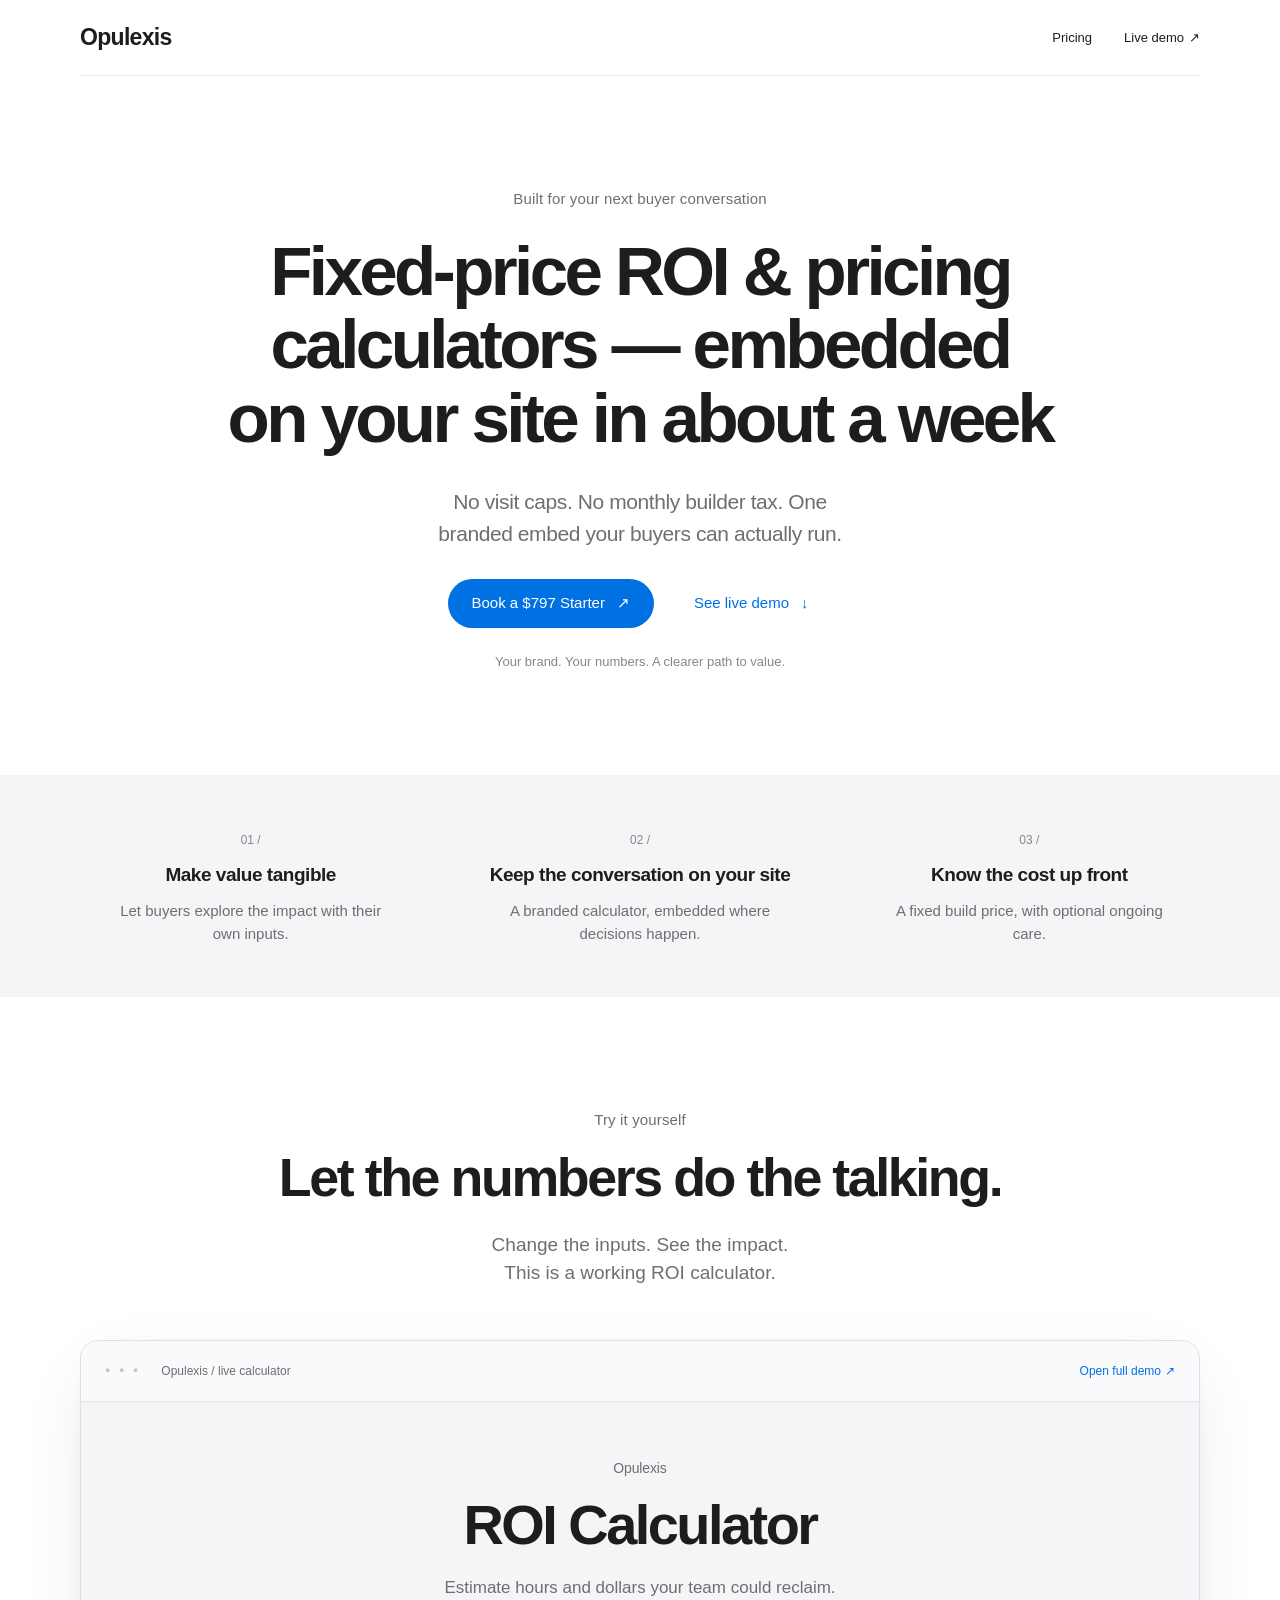
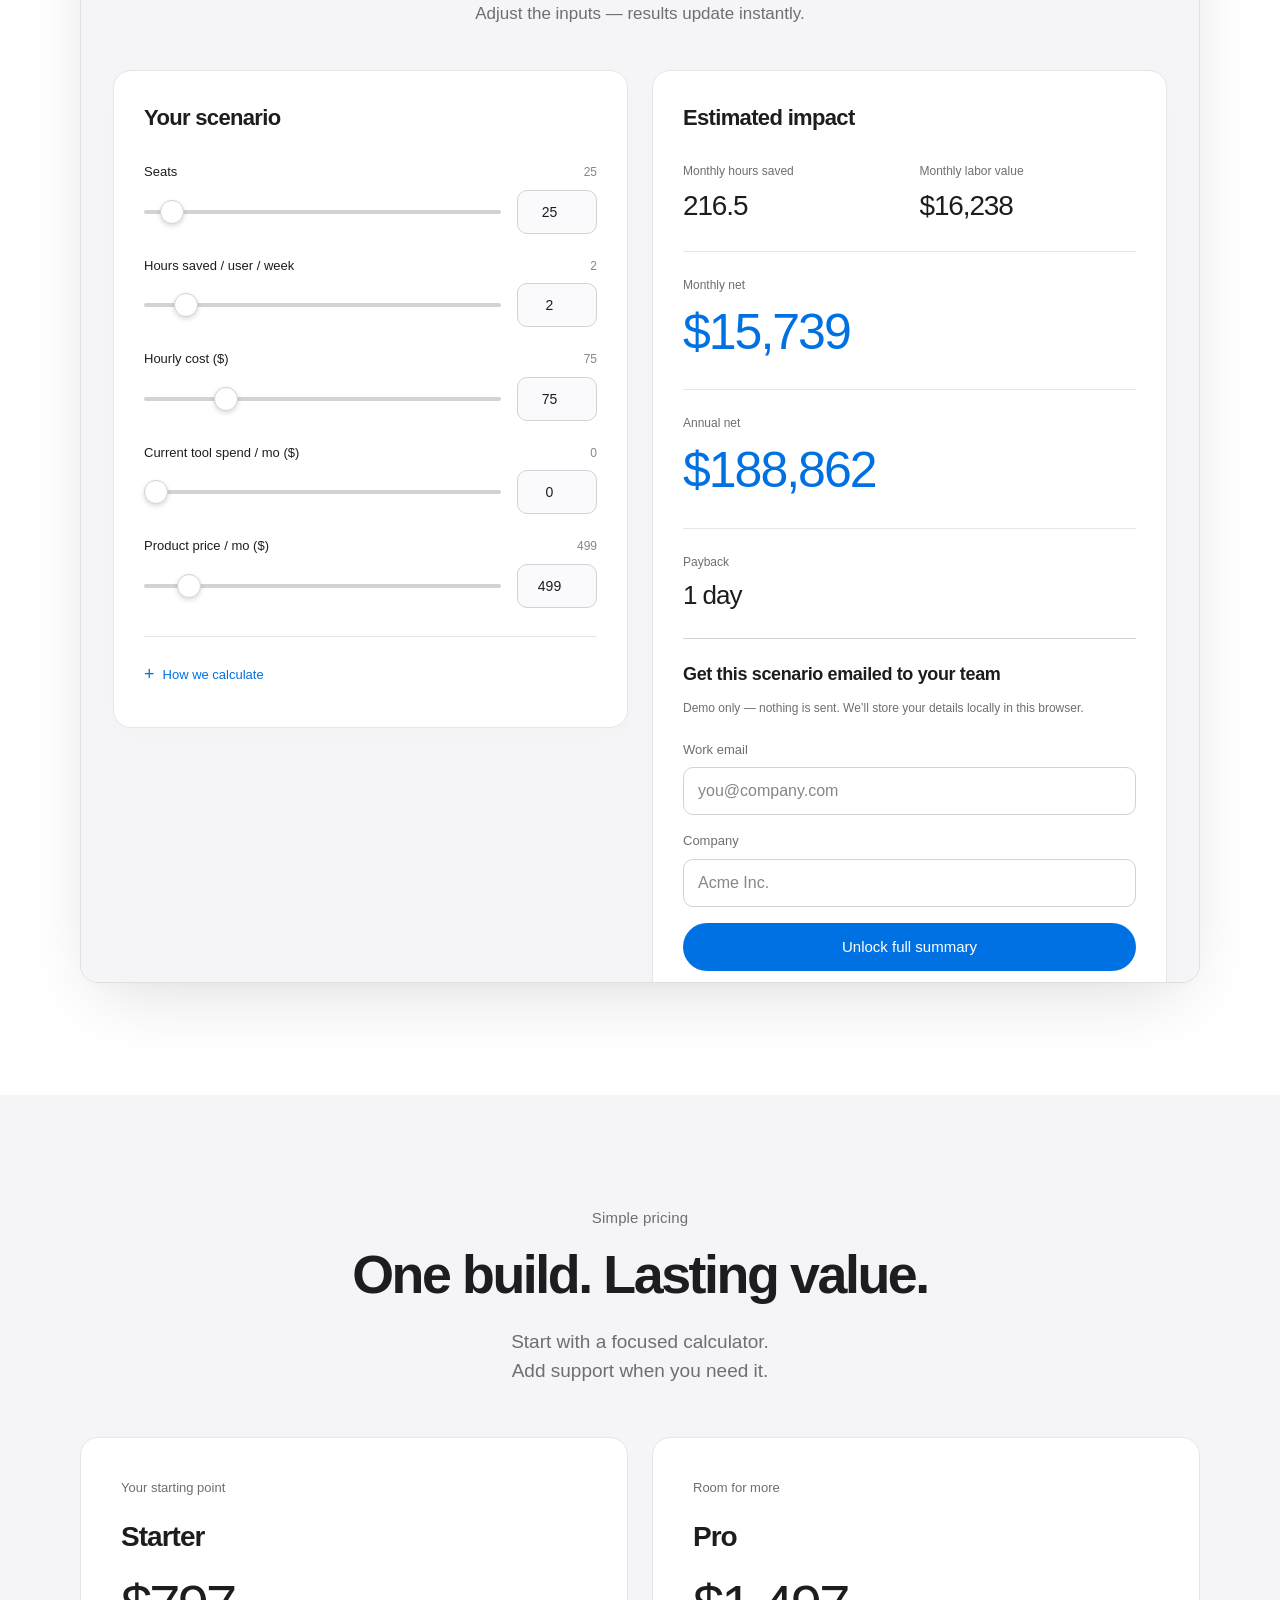
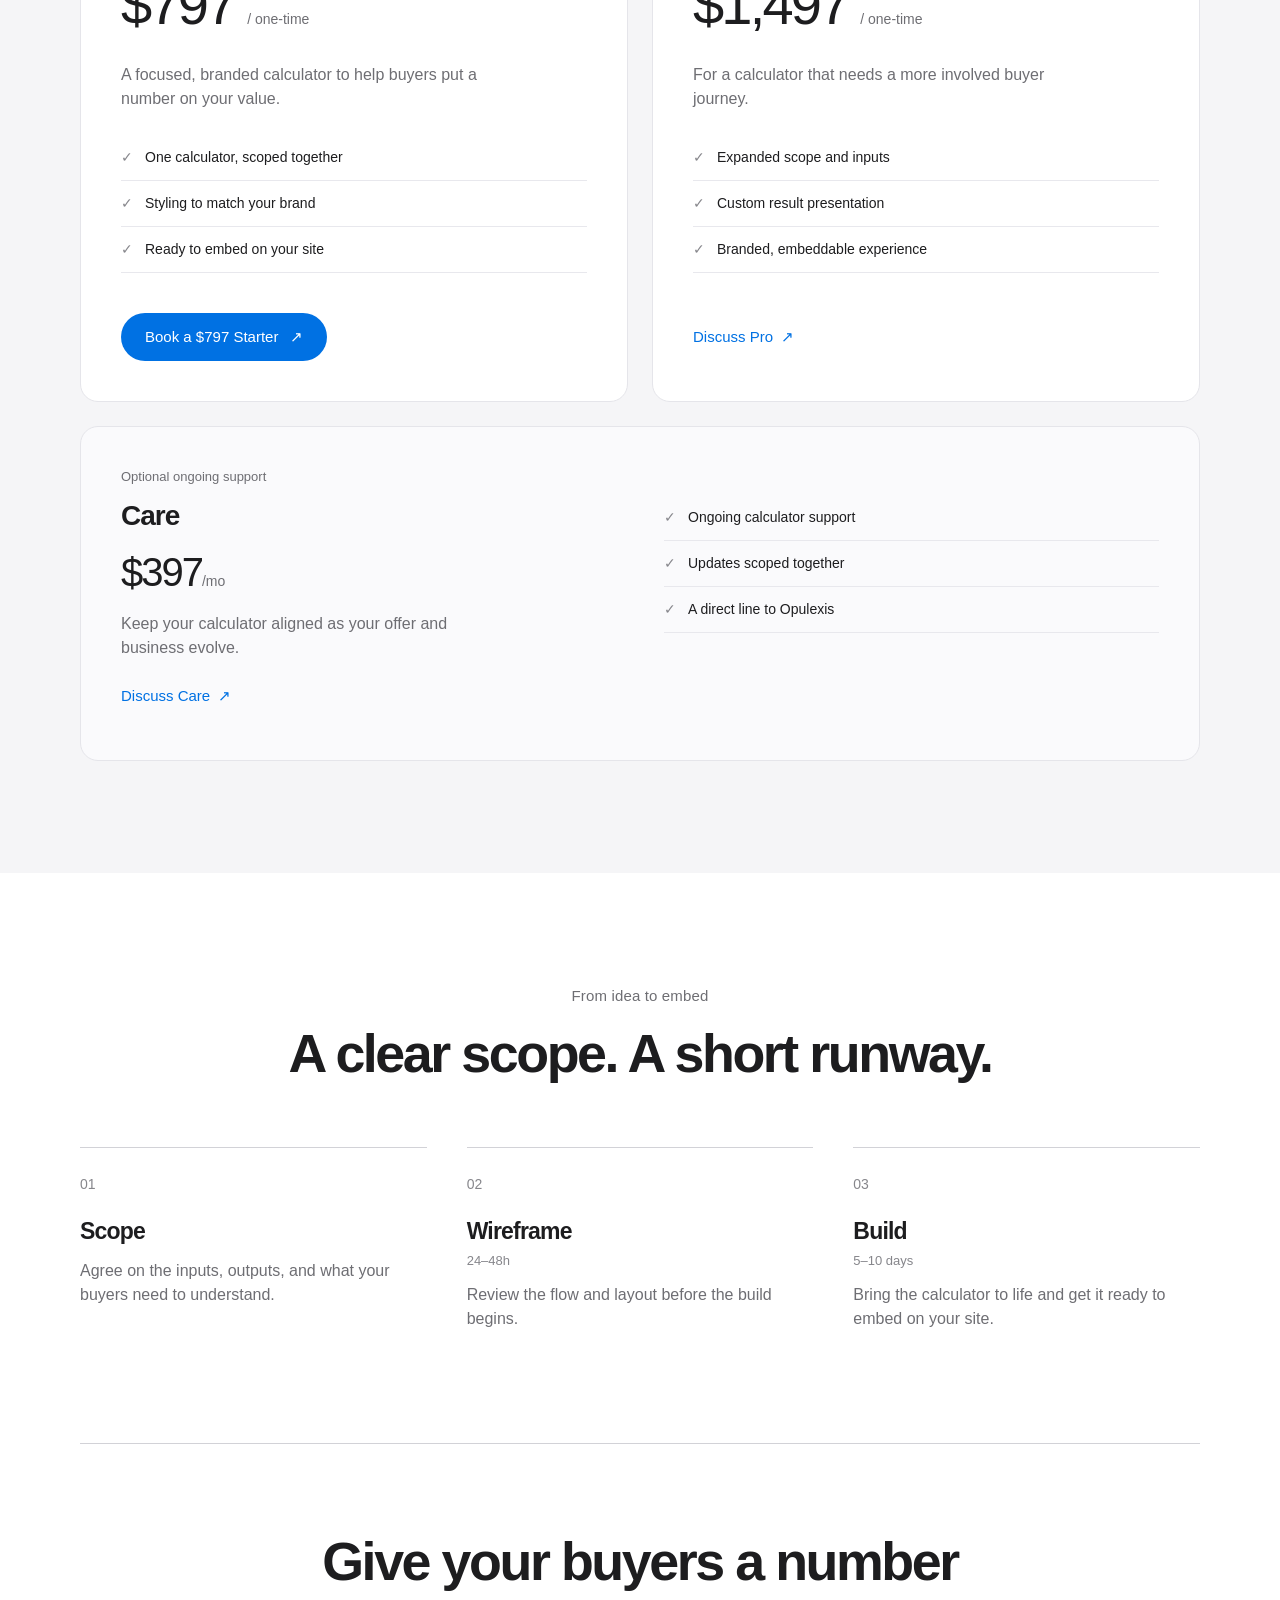
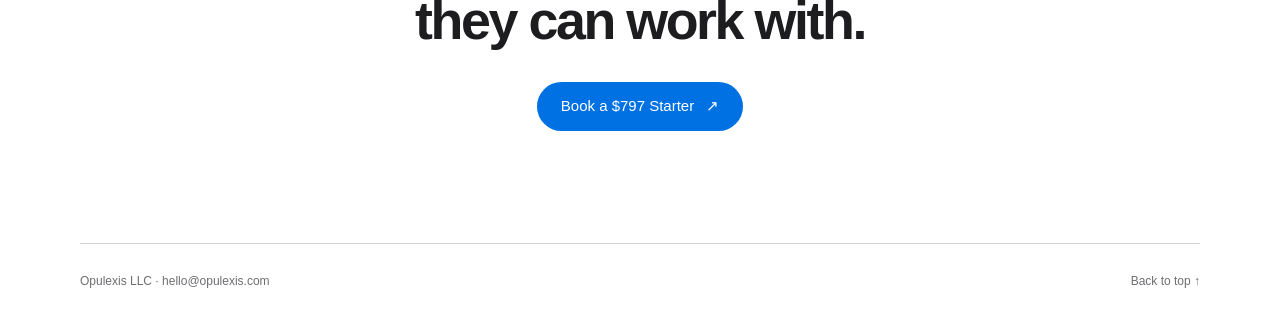
==== index.html @ 69cd789e "Initial Path A Opulexis calculators site Static landing + ROI calculator with Apple-style UI and qui" ====
<!DOCTYPE html>
<html lang="en">
<head>
  <meta charset="UTF-8">
  <meta name="viewport" content="width=device-width, initial-scale=1">
  <meta name="description" content="Fixed-price ROI and pricing calculators, branded for your business and embedded on your site in about a week. Starter from $797.">
  <meta name="theme-color" content="#f5f5f7">
  <title>Opulexis — Fixed-price ROI &amp; pricing calculators</title>
  <link rel="stylesheet" href="./landing.css">
  <link rel="stylesheet" href="./motion.css">
</head>
<body>
  <a class="skip-link" href="#main">Skip to content</a>
  <header class="site-header container">
    <a class="brand" href="./" aria-label="Opulexis home"><span class="brand-mark" aria-hidden="true">o</span>Opulexis</a>
    <nav aria-label="Main navigation">
      <a href="#pricing">Pricing</a>
      <a href="#demo">Live demo <span aria-hidden="true">↗</span></a>
    </nav>
  </header>

  <main id="main">
    <section class="hero container" aria-labelledby="hero-title">
      <p class="eyebrow"><span class="status-dot" aria-hidden="true"></span> Built for your next buyer conversation</p>
      <h1 id="hero-title">Fixed-price ROI &amp; pricing calculators — embedded on your site in about a week</h1>
      <p class="hero-description">No visit caps. No monthly builder tax. One branded embed your buyers can actually run.</p>
      <div class="actions">
        <a class="button button-primary" href="mailto:hello@opulexis.com?subject=Starter%20797">Book a $797 Starter <span aria-hidden="true">↗</span></a>
        <a class="button button-secondary" href="#demo">See live demo <span aria-hidden="true">↓</span></a>
      </div>
      <p class="hero-note">Your brand. Your numbers. A clearer path to value.</p>
    </section>

    <section class="value-strip" aria-label="Why a calculator">
      <div class="container value-grid">
        <div><span class="small-number">01 /</span><h2>Make value tangible</h2><p>Let buyers explore the impact with their own inputs.</p></div>
        <div><span class="small-number">02 /</span><h2>Keep the conversation on your site</h2><p>A branded calculator, embedded where decisions happen.</p></div>
        <div><span class="small-number">03 /</span><h2>Know the cost up front</h2><p>A fixed build price, with optional ongoing care.</p></div>
      </div>
    </section>

    <section id="demo" class="section container" aria-labelledby="demo-title">
      <div class="section-heading"><div><p class="eyebrow">Try it yourself</p><h2 id="demo-title">Let the numbers do the talking.</h2></div><p>Change the inputs. See the impact.<br>This is a working ROI calculator.</p></div>
      <div class="demo-frame">
        <div class="frame-bar"><span class="frame-dots" aria-hidden="true">● ● ●</span><span>Opulexis / live calculator</span><a href="./calculator/" target="_blank" rel="noopener">Open full demo <span aria-hidden="true">↗</span></a></div>
        <iframe src="./calculator/" title="Opulexis interactive ROI calculator" loading="lazy"></iframe>
      </div>
    </section>

    <section id="pricing" class="section pricing-section" aria-labelledby="pricing-title">
      <div class="container">
        <div class="section-heading"><div><p class="eyebrow">Simple pricing</p><h2 id="pricing-title">One build. Lasting value.</h2></div><p>Start with a focused calculator.<br>Add support when you need it.</p></div>
        <div class="pricing-grid">
          <article class="price-card featured"><p class="card-label">Your starting point</p><h3>Starter</h3><p class="price">$797 <span>/ one-time</span></p><p>A focused, branded calculator to help buyers put a number on your value.</p><ul><li>One calculator, scoped together</li><li>Styling to match your brand</li><li>Ready to embed on your site</li></ul><a class="button button-primary" href="mailto:hello@opulexis.com?subject=Starter%20797">Book a $797 Starter <span aria-hidden="true">↗</span></a></article>
          <article class="price-card"><p class="card-label">Room for more</p><h3>Pro</h3><p class="price">$1,497 <span>/ one-time</span></p><p>For a calculator that needs a more involved buyer journey.</p><ul><li>Expanded scope and inputs</li><li>Custom result presentation</li><li>Branded, embeddable experience</li></ul><a class="text-link" href="mailto:hello@opulexis.com?subject=Pro%20calculator">Discuss Pro <span aria-hidden="true">↗</span></a></article>
          <article class="price-card"><p class="card-label">Optional ongoing support</p><h3>Care</h3><p class="price">$397<span>/mo</span></p><p>Keep your calculator aligned as your offer and business evolve.</p><ul><li>Ongoing calculator support</li><li>Updates scoped together</li><li>A direct line to Opulexis</li></ul><a class="text-link" href="mailto:hello@opulexis.com?subject=Calculator%20Care">Discuss Care <span aria-hidden="true">↗</span></a></article>
        </div>
      </div>
    </section>

    <section class="section container" aria-labelledby="process-title">
      <div class="section-heading"><div><p class="eyebrow">From idea to embed</p><h2 id="process-title">A clear scope. A short runway.</h2></div></div>
      <ol class="process"><li><span class="step">01</span><h3>Scope</h3><p>Agree on the inputs, outputs, and what your buyers need to understand.</p></li><li><span class="step">02</span><h3>Wireframe <span>24–48h</span></h3><p>Review the flow and layout before the build begins.</p></li><li><span class="step">03</span><h3>Build <span>5–10 days</span></h3><p>Bring the calculator to life and get it ready to embed on your site.</p></li></ol>
      <div class="closing"><h2>Give your buyers a number<br>they can work with.</h2><a class="button button-primary" href="mailto:hello@opulexis.com?subject=Starter%20797">Book a $797 Starter <span aria-hidden="true">↗</span></a></div>
    </section>
  </main>
  <footer class="site-footer container"><p>Opulexis LLC · <a href="mailto:hello@opulexis.com">hello@opulexis.com</a></p><a href="#main">Back to top ↑</a></footer>
  <script src="./motion.js" defer></script>
</body>
</html>
---- landing.css ----
:root{color-scheme:light;--ink:#1d1d1f;--muted:#6e6e73;--secondary:#86868b;--line:#d2d2d7;--bg:#f5f5f7;--blue:#0071e3;font-family:-apple-system,BlinkMacSystemFont,"SF Pro Text","SF Pro Display",Inter,"Helvetica Neue",Helvetica,Arial,sans-serif}
*,*::before,*::after{box-sizing:border-box}html{scroll-behavior:smooth;scroll-padding-top:32px}body{margin:0;background:#fff;color:var(--ink);font-family:inherit;line-height:1.5;-webkit-font-smoothing:antialiased}a{color:inherit;text-underline-offset:4px}a:focus-visible{outline:3px solid var(--blue);outline-offset:5px}.container{width:min(1120px,calc(100% - 80px));margin-inline:auto}.skip-link{position:absolute;top:-100px;left:16px;padding:12px;background:#fff;z-index:10}.skip-link:focus{top:12px}.site-header{min-height:76px;display:flex;align-items:center;justify-content:space-between;gap:24px;border-bottom:1px solid #d2d2d770}.brand{display:flex;align-items:center;text-decoration:none;font-size:23px;font-weight:600;letter-spacing:-.7px}.brand-mark{display:none}nav{display:flex;gap:32px;font-size:13px}nav a{text-decoration:none;min-height:44px;display:inline-flex;align-items:center;gap:5px}nav a:hover{color:var(--blue)}.hero{text-align:center;padding-block:112px 104px}.eyebrow{font-size:15px;font-weight:500;letter-spacing:.01em;margin:0 0 24px;color:var(--muted)}.status-dot{display:none}h1{max-width:1020px;margin:0 auto;font-size:clamp(42px,5.4vw,72px);line-height:1.07;letter-spacing:-.052em;font-weight:600;text-wrap:balance}.hero-description{max-width:640px;margin:30px auto;font-size:21px;line-height:1.5;letter-spacing:-.02em;color:var(--muted);text-wrap:balance}.actions{display:flex;justify-content:center;align-items:center;flex-wrap:wrap;gap:16px}.button{display:inline-flex;align-items:center;justify-content:center;gap:12px;min-height:48px;padding:13px 24px;border-radius:980px;text-decoration:none;font-size:15px;font-weight:400;transition:background .2s,opacity .2s}.button-primary{background:var(--blue);color:white}.button-primary:hover{background:#0077ed}.button-secondary{color:var(--blue)}.button-secondary:hover{background:#f5f5f7}.hero-note{font-size:13px;color:var(--secondary);margin:24px 0 0}.value-strip{background:var(--bg)}.value-grid{display:grid;grid-template-columns:repeat(3,1fr);gap:48px;padding-block:52px;text-align:center}.small-number{font-size:12px;color:var(--secondary)}.value-grid h2{font-size:19px;line-height:1.3;letter-spacing:-.025em;font-weight:600;margin:12px 0}.value-grid p{font-size:15px;color:var(--muted);margin:0 auto;max-width:280px}.section{padding-block:112px}.section-heading{text-align:center;margin:0 auto 52px;max-width:760px}.section-heading .eyebrow{margin-bottom:16px}h2{font-size:clamp(34px,4.2vw,54px);font-weight:600;letter-spacing:-.045em;line-height:1.1;margin:0;text-wrap:balance}.section-heading>p{font-size:19px;color:var(--muted);margin:24px 0 0;line-height:1.5}.demo-frame{border:1px solid #dedee3;border-radius:18px;overflow:hidden;background:var(--bg);box-shadow:0 24px 70px -20px #00000026,0 2px 8px #00000004}.frame-bar{display:flex;align-items:center;gap:20px;padding:18px 24px;border-bottom:1px solid #e5e5ea;font-size:12px;color:var(--muted);background:#fafafc}.frame-dots{font-size:9px;letter-spacing:3px;color:#c7c7cc}.frame-bar a{margin-left:auto;text-decoration:none;color:var(--blue);min-height:24px;display:inline-flex;align-items:center;gap:4px}iframe{display:block;width:100%;height:1180px;border:0;background:var(--bg)}.pricing-section{background:var(--bg)}.pricing-grid{display:grid;grid-template-columns:repeat(2,minmax(0,1fr));gap:24px}.price-card{background:#fff;border:1px solid #e5e5ea;border-radius:18px;padding:40px;display:flex;flex-direction:column;min-width:0}.card-label{font-size:13px;color:var(--muted);margin:0 0 22px}h3{font-size:28px;line-height:1.2;font-weight:600;letter-spacing:-.035em;margin:0}.price{font-size:56px;font-weight:500;letter-spacing:-.05em;line-height:1.2;margin:18px 0 24px}.price span{font-size:14px;font-weight:400;color:var(--muted);letter-spacing:0;white-space:nowrap}.price-card>p:not(.price,.card-label){font-size:16px;color:var(--muted);margin:0;max-width:360px}.price-card ul{list-style:none;padding:24px 0;margin:0 0 16px;font-size:14px}.price-card li{padding:12px 0;border-bottom:1px solid #e8e8ed}.price-card li::before{content:'✓';color:var(--secondary);margin-right:12px}.price-card .button,.price-card .text-link{margin-top:auto;align-self:start}.text-link{display:inline-flex;align-items:center;gap:8px;min-height:48px;color:var(--blue);text-decoration:none;font-size:15px}.text-link:hover{text-decoration:underline}.price-card:last-child{grid-column:1/-1;display:grid;grid-template-columns:1fr 1fr;column-gap:48px;background:#fafafc}.price-card:last-child .card-label{grid-column:1;margin-bottom:12px}.price-card:last-child h3{grid-column:1}.price-card:last-child .price{grid-column:1;font-size:40px;margin:16px 0}.price-card:last-child>p:not(.price,.card-label){grid-column:1}.price-card:last-child ul{grid-column:2;grid-row:1/5;margin:0;padding:0;align-self:center}.price-card:last-child .text-link{grid-column:1;margin-top:12px}.process{display:grid;grid-template-columns:repeat(3,1fr);gap:40px;list-style:none;padding:0;margin:64px 0 112px}.process li{border-top:1px solid var(--line);padding-top:24px}.step{font-size:14px;color:var(--secondary)}.process h3{font-size:23px;margin:22px 0 14px}.process h3 span{display:block;font-size:13px;color:var(--secondary);font-weight:400;letter-spacing:0;margin-top:8px}.process p{font-size:16px;color:var(--muted);margin:0}.closing{border-top:1px solid var(--line);padding-top:88px;text-align:center}.closing h2{margin-bottom:32px}.site-footer{display:flex;justify-content:space-between;gap:20px;padding-block:28px;border-top:1px solid var(--line);font-size:12px;color:var(--muted)}.site-footer p{margin:0}.site-footer a{text-decoration:none}
@media(max-width:760px){.container{width:calc(100% - 40px)}.site-header{min-height:68px}.brand{font-size:21px}nav{gap:18px;font-size:12px}.hero{padding-block:72px}.hero .eyebrow{font-size:12px}.hero-description{font-size:19px;margin-block:26px}.hero .button{font-size:14px}.value-grid{grid-template-columns:1fr;gap:36px;padding-block:44px}.section{padding-block:72px}.section-heading{margin-bottom:32px}.section-heading>p{font-size:17px}.frame-bar{padding:12px;font-size:10px;gap:8px}.frame-dots{display:none}.frame-bar a{min-height:32px;white-space:nowrap}iframe{height:1960px}.pricing-grid{grid-template-columns:1fr;gap:16px}.price-card{padding:30px 26px}.price-card:last-child{display:flex;gap:0}.price-card:last-child ul{padding-top:24px}.price-card:last-child .text-link{margin-top:16px}.price{font-size:48px}.process{grid-template-columns:1fr;gap:32px;margin:40px 0 72px}.process h3 span{display:inline;margin-left:8px}.closing{padding-top:64px}.site-footer{flex-direction:column;gap:12px}}
@media(prefers-reduced-motion:reduce){html{scroll-behavior:auto}*{transition:none!important}}
---- motion.css ----
/* Quiet, shared motion. Content is visible until the observer is ready. */
a:focus-visible, input:focus-visible, button:focus-visible, summary:focus-visible {
  outline: 3px solid #0071e3;
  outline-offset: 4px;
}
.button, .primary {
  transition: background-color 180ms ease, opacity 180ms ease, transform 160ms ease;
}
.button:active, .primary:active { transform: scale(.98); }
.price-card, .panel {
  transition: transform 240ms ease, box-shadow 240ms ease;
}
.num, #lead-form input {
  transition: border-color 180ms ease, background-color 180ms ease, box-shadow 180ms ease;
}
.num:focus, #lead-form input:focus { border-color: #0071e3; }
.footer a, .lead-success a { color: var(--accent); text-underline-offset: 3px; }
.footer p + p { margin-top: 8px; }
@media (hover: hover) and (pointer: fine) {
  .button:hover, .primary:hover { opacity: .94; }
  .price-card:hover, .panel:hover {
    transform: translateY(-2px);
    box-shadow: 0 12px 32px -12px #0000001f;
  }
}
@media (prefers-reduced-motion: no-preference) {
  .reveal-pending { opacity: 0; translate: 0 12px; }
  .reveal-ready { transition: opacity 550ms ease, translate 550ms cubic-bezier(.2,.65,.3,1); }
  .metric-value.is-updating { animation: metric-update 220ms ease-out; }
  input[type=range]::-webkit-slider-thumb {
    transition: box-shadow 180ms ease, border-color 180ms ease, transform 180ms ease;
  }
  input[type=range]::-moz-range-thumb {
    transition: box-shadow 180ms ease, border-color 180ms ease, transform 180ms ease;
  }
  input[type=range]::-webkit-slider-runnable-track { transition: background-color 180ms ease; }
  input[type=range]::-moz-range-track { transition: background-color 180ms ease; }
  input[type=range]:hover::-webkit-slider-thumb,
  input[type=range]:active::-webkit-slider-thumb { border-color: #0071e3; box-shadow: 0 0 0 4px #0071e314; }
  input[type=range]:hover::-moz-range-thumb,
  input[type=range]:active::-moz-range-thumb { border-color: #0071e3; box-shadow: 0 0 0 4px #0071e314; }
  @keyframes metric-update {
    from { opacity: .65; transform: translateY(2px); }
    to { opacity: 1; transform: translateY(0); }
  }
}
@media (prefers-reduced-motion: reduce) {
  html { scroll-behavior: auto; }
  *, *::before, *::after { animation: none !important; transition: none !important; }
  .reveal-pending { opacity: 1; translate: none; }
  .price-card:hover, .panel:hover, .button:active, .primary:active { transform: none; }
}
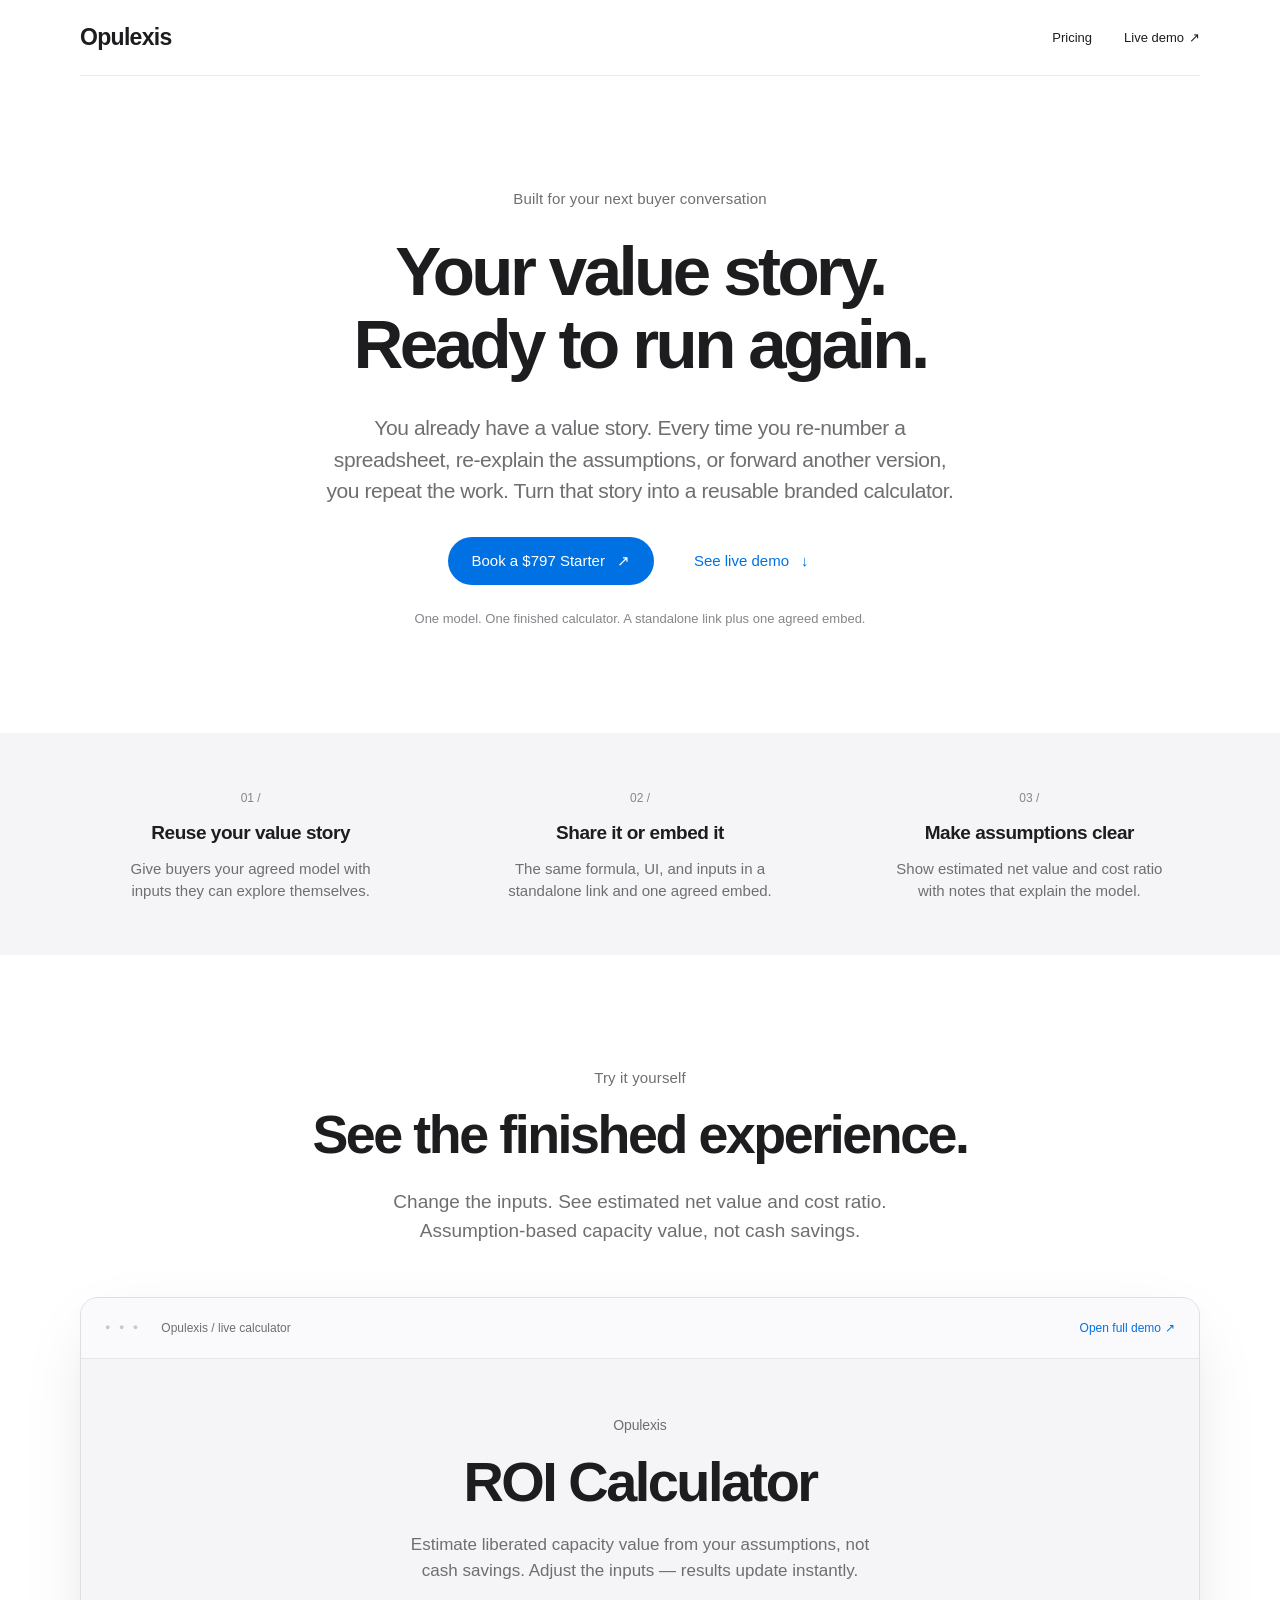
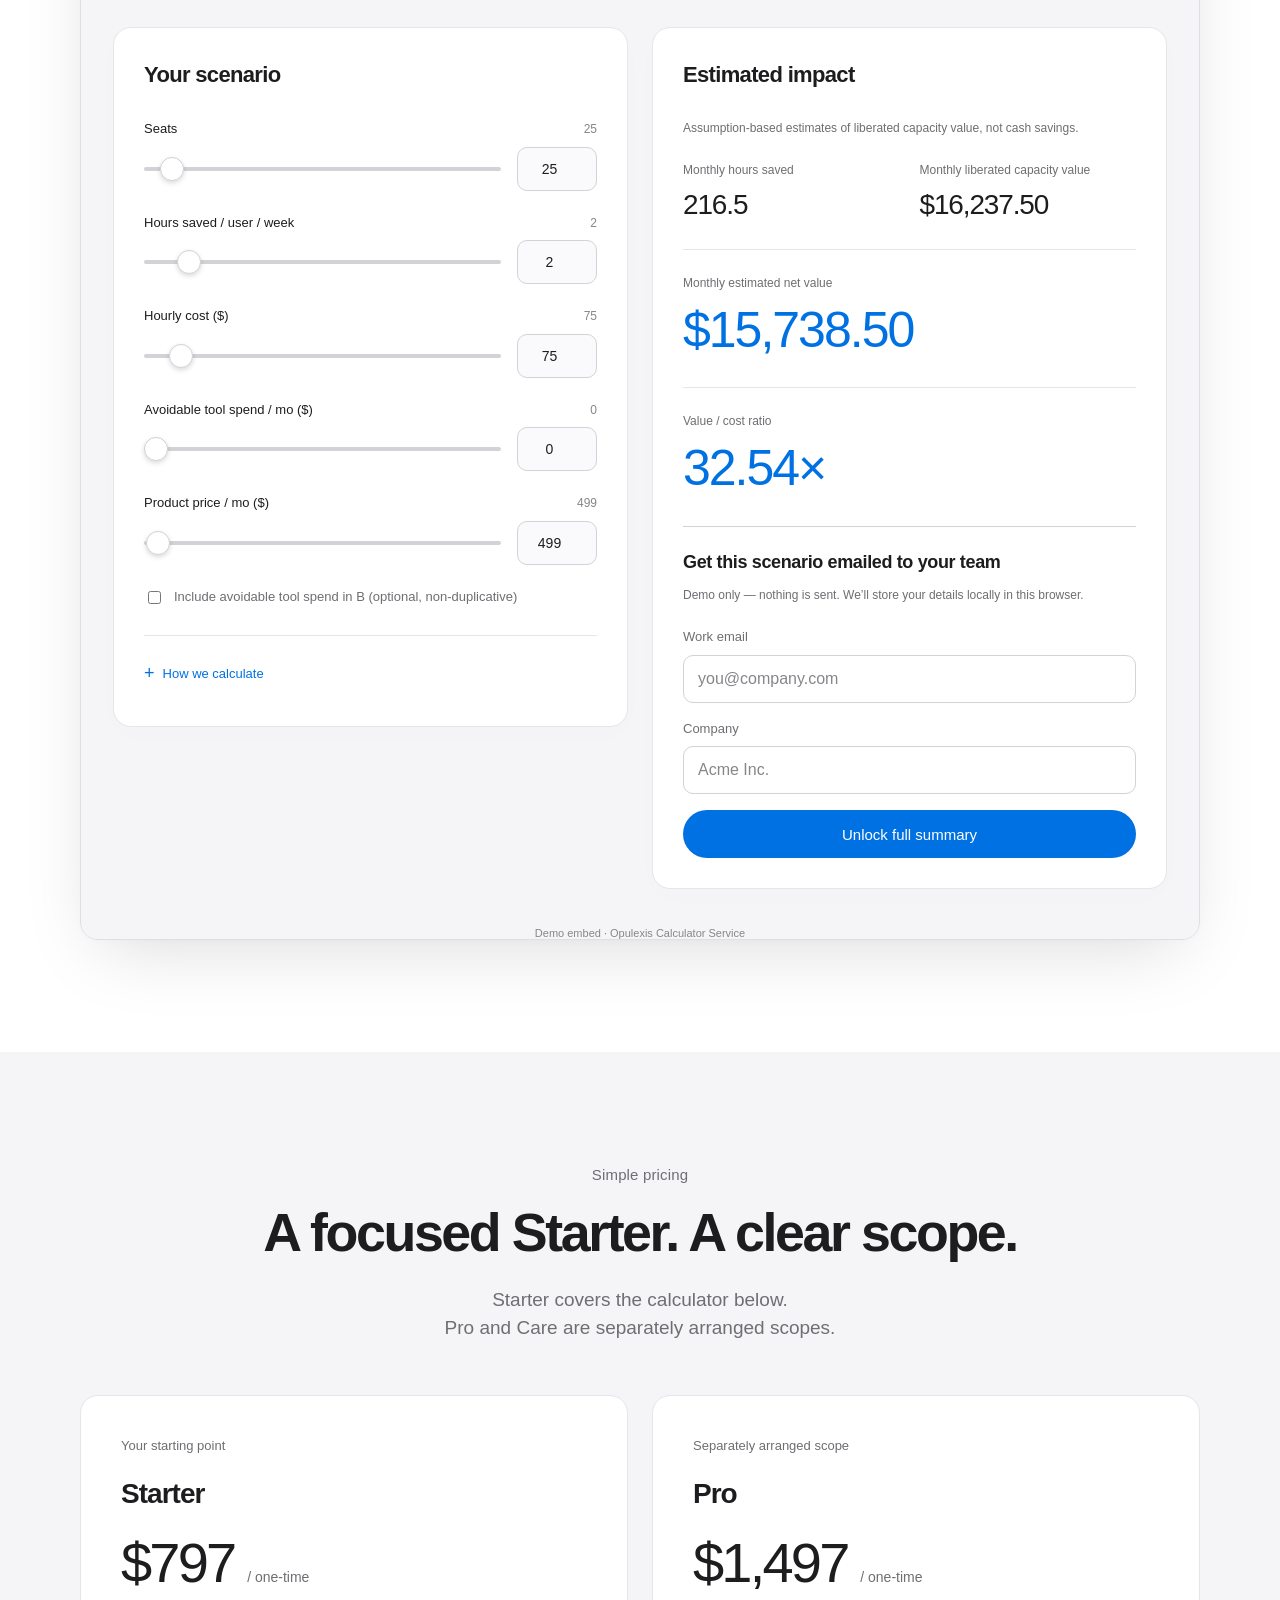
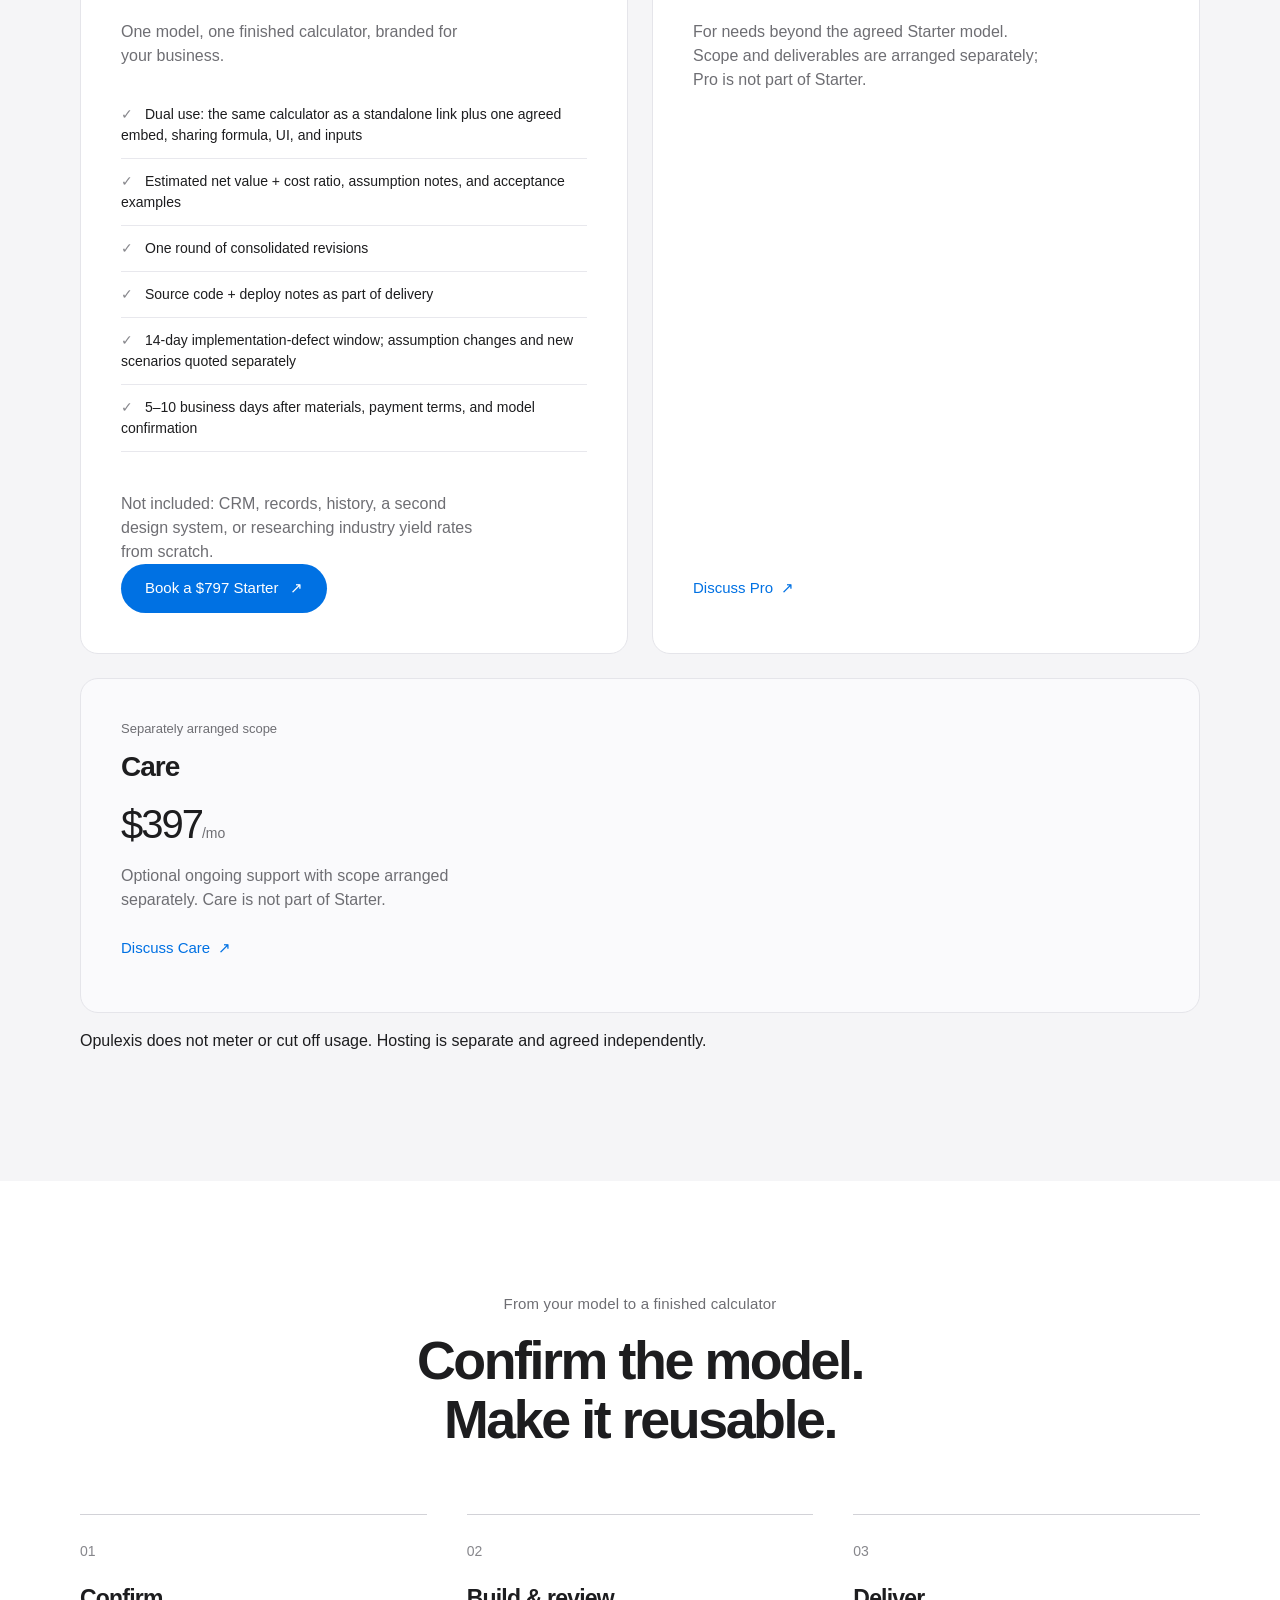
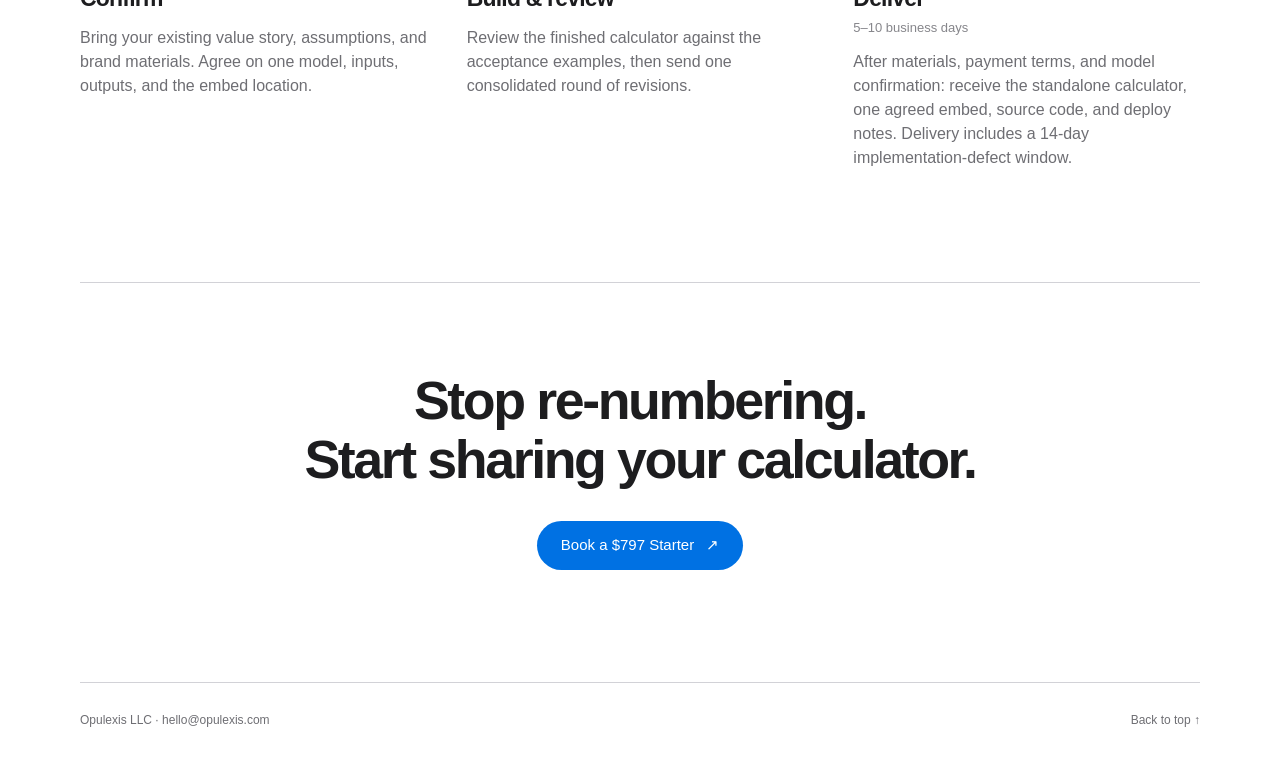
==== commit e614759e: "Path A Starter: net value + cost ratio formula, Starter landing copy Replace payback with assumption" ====
--- a/index.html
+++ b/index.html
@@ -3,7 +3,7 @@
 <head>
   <meta charset="UTF-8">
   <meta name="viewport" content="width=device-width, initial-scale=1">
-  <meta name="description" content="Fixed-price ROI and pricing calculators, branded for your business and embedded on your site in about a week. Starter from $797.">
+  <meta name="description" content="Turn your existing value story into a reusable branded calculator. Starter: one model, one finished calculator for $797, as a standalone link plus one agreed embed.">
   <meta name="theme-color" content="#f5f5f7">
   <title>Opulexis — Fixed-price ROI &amp; pricing calculators</title>
   <link rel="stylesheet" href="./landing.css">
@@ -22,25 +22,25 @@
   <main id="main">
     <section class="hero container" aria-labelledby="hero-title">
       <p class="eyebrow"><span class="status-dot" aria-hidden="true"></span> Built for your next buyer conversation</p>
-      <h1 id="hero-title">Fixed-price ROI &amp; pricing calculators — embedded on your site in about a week</h1>
-      <p class="hero-description">No visit caps. No monthly builder tax. One branded embed your buyers can actually run.</p>
+      <h1 id="hero-title">Your value story. Ready to run again.</h1>
+      <p class="hero-description">You already have a value story. Every time you re-number a spreadsheet, re-explain the assumptions, or forward another version, you repeat the work. Turn that story into a reusable branded calculator.</p>
       <div class="actions">
         <a class="button button-primary" href="mailto:hello@opulexis.com?subject=Starter%20797">Book a $797 Starter <span aria-hidden="true">↗</span></a>
         <a class="button button-secondary" href="#demo">See live demo <span aria-hidden="true">↓</span></a>
       </div>
-      <p class="hero-note">Your brand. Your numbers. A clearer path to value.</p>
+      <p class="hero-note">One model. One finished calculator. A standalone link plus one agreed embed.</p>
     </section>
 
     <section class="value-strip" aria-label="Why a calculator">
       <div class="container value-grid">
-        <div><span class="small-number">01 /</span><h2>Make value tangible</h2><p>Let buyers explore the impact with their own inputs.</p></div>
-        <div><span class="small-number">02 /</span><h2>Keep the conversation on your site</h2><p>A branded calculator, embedded where decisions happen.</p></div>
-        <div><span class="small-number">03 /</span><h2>Know the cost up front</h2><p>A fixed build price, with optional ongoing care.</p></div>
+        <div><span class="small-number">01 /</span><h2>Reuse your value story</h2><p>Give buyers your agreed model with inputs they can explore themselves.</p></div>
+        <div><span class="small-number">02 /</span><h2>Share it or embed it</h2><p>The same formula, UI, and inputs in a standalone link and one agreed embed.</p></div>
+        <div><span class="small-number">03 /</span><h2>Make assumptions clear</h2><p>Show estimated net value and cost ratio with notes that explain the model.</p></div>
       </div>
     </section>
 
     <section id="demo" class="section container" aria-labelledby="demo-title">
-      <div class="section-heading"><div><p class="eyebrow">Try it yourself</p><h2 id="demo-title">Let the numbers do the talking.</h2></div><p>Change the inputs. See the impact.<br>This is a working ROI calculator.</p></div>
+      <div class="section-heading"><div><p class="eyebrow">Try it yourself</p><h2 id="demo-title">See the finished experience.</h2></div><p>Change the inputs. See estimated net value and cost ratio.<br>Assumption-based capacity value, not cash savings.</p></div>
       <div class="demo-frame">
         <div class="frame-bar"><span class="frame-dots" aria-hidden="true">● ● ●</span><span>Opulexis / live calculator</span><a href="./calculator/" target="_blank" rel="noopener">Open full demo <span aria-hidden="true">↗</span></a></div>
         <iframe src="./calculator/" title="Opulexis interactive ROI calculator" loading="lazy"></iframe>
@@ -49,19 +49,34 @@
 
     <section id="pricing" class="section pricing-section" aria-labelledby="pricing-title">
       <div class="container">
-        <div class="section-heading"><div><p class="eyebrow">Simple pricing</p><h2 id="pricing-title">One build. Lasting value.</h2></div><p>Start with a focused calculator.<br>Add support when you need it.</p></div>
+        <div class="section-heading"><div><p class="eyebrow">Simple pricing</p><h2 id="pricing-title">A focused Starter. A clear scope.</h2></div><p>Starter covers the calculator below.<br>Pro and Care are separately arranged scopes.</p></div>
         <div class="pricing-grid">
-          <article class="price-card featured"><p class="card-label">Your starting point</p><h3>Starter</h3><p class="price">$797 <span>/ one-time</span></p><p>A focused, branded calculator to help buyers put a number on your value.</p><ul><li>One calculator, scoped together</li><li>Styling to match your brand</li><li>Ready to embed on your site</li></ul><a class="button button-primary" href="mailto:hello@opulexis.com?subject=Starter%20797">Book a $797 Starter <span aria-hidden="true">↗</span></a></article>
-          <article class="price-card"><p class="card-label">Room for more</p><h3>Pro</h3><p class="price">$1,497 <span>/ one-time</span></p><p>For a calculator that needs a more involved buyer journey.</p><ul><li>Expanded scope and inputs</li><li>Custom result presentation</li><li>Branded, embeddable experience</li></ul><a class="text-link" href="mailto:hello@opulexis.com?subject=Pro%20calculator">Discuss Pro <span aria-hidden="true">↗</span></a></article>
-          <article class="price-card"><p class="card-label">Optional ongoing support</p><h3>Care</h3><p class="price">$397<span>/mo</span></p><p>Keep your calculator aligned as your offer and business evolve.</p><ul><li>Ongoing calculator support</li><li>Updates scoped together</li><li>A direct line to Opulexis</li></ul><a class="text-link" href="mailto:hello@opulexis.com?subject=Calculator%20Care">Discuss Care <span aria-hidden="true">↗</span></a></article>
+          <article class="price-card featured">
+            <p class="card-label">Your starting point</p><h3>Starter</h3><p class="price">$797 <span>/ one-time</span></p>
+            <p>One model, one finished calculator, branded for your business.</p>
+            <ul>
+              <li>Dual use: the same calculator as a standalone link plus one agreed embed, sharing formula, UI, and inputs</li>
+              <li>Estimated net value + cost ratio, assumption notes, and acceptance examples</li>
+              <li>One round of consolidated revisions</li>
+              <li>Source code + deploy notes as part of delivery</li>
+              <li>14-day implementation-defect window; assumption changes and new scenarios quoted separately</li>
+              <li>5–10 business days after materials, payment terms, and model confirmation</li>
+            </ul>
+            <p>Not included: CRM, records, history, a second design system, or researching industry yield rates from scratch.</p>
+            <a class="button button-primary" href="mailto:hello@opulexis.com?subject=Starter%20797">Book a $797 Starter <span aria-hidden="true">↗</span></a>
+          </article>
+          <article class="price-card"><p class="card-label">Separately arranged scope</p><h3>Pro</h3><p class="price">$1,497 <span>/ one-time</span></p><p>For needs beyond the agreed Starter model. Scope and deliverables are arranged separately; Pro is not part of Starter.</p><a class="text-link" href="mailto:hello@opulexis.com?subject=Pro%20calculator">Discuss Pro <span aria-hidden="true">↗</span></a></article>
+          <article class="price-card"><p class="card-label">Separately arranged scope</p><h3>Care</h3><p class="price">$397<span>/mo</span></p><p>Optional ongoing support with scope arranged separately. Care is not part of Starter.</p><a class="text-link" href="mailto:hello@opulexis.com?subject=Calculator%20Care">Discuss Care <span aria-hidden="true">↗</span></a></article>
+
         </div>
+        <p>Opulexis does not meter or cut off usage. Hosting is separate and agreed independently.</p>
       </div>
     </section>
 
     <section class="section container" aria-labelledby="process-title">
-      <div class="section-heading"><div><p class="eyebrow">From idea to embed</p><h2 id="process-title">A clear scope. A short runway.</h2></div></div>
-      <ol class="process"><li><span class="step">01</span><h3>Scope</h3><p>Agree on the inputs, outputs, and what your buyers need to understand.</p></li><li><span class="step">02</span><h3>Wireframe <span>24–48h</span></h3><p>Review the flow and layout before the build begins.</p></li><li><span class="step">03</span><h3>Build <span>5–10 days</span></h3><p>Bring the calculator to life and get it ready to embed on your site.</p></li></ol>
-      <div class="closing"><h2>Give your buyers a number<br>they can work with.</h2><a class="button button-primary" href="mailto:hello@opulexis.com?subject=Starter%20797">Book a $797 Starter <span aria-hidden="true">↗</span></a></div>
+      <div class="section-heading"><div><p class="eyebrow">From your model to a finished calculator</p><h2 id="process-title">Confirm the model. Make it reusable.</h2></div></div>
+      <ol class="process"><li><span class="step">01</span><h3>Confirm</h3><p>Bring your existing value story, assumptions, and brand materials. Agree on one model, inputs, outputs, and the embed location.</p></li><li><span class="step">02</span><h3>Build &amp; review</h3><p>Review the finished calculator against the acceptance examples, then send one consolidated round of revisions.</p></li><li><span class="step">03</span><h3>Deliver <span>5–10 business days</span></h3><p>After materials, payment terms, and model confirmation: receive the standalone calculator, one agreed embed, source code, and deploy notes. Delivery includes a 14-day implementation-defect window.</p></li></ol>
+      <div class="closing"><h2>Stop re-numbering.<br>Start sharing your calculator.</h2><a class="button button-primary" href="mailto:hello@opulexis.com?subject=Starter%20797">Book a $797 Starter <span aria-hidden="true">↗</span></a></div>
     </section>
   </main>
   <footer class="site-footer container"><p>Opulexis LLC · <a href="mailto:hello@opulexis.com">hello@opulexis.com</a></p><a href="#main">Back to top ↑</a></footer>
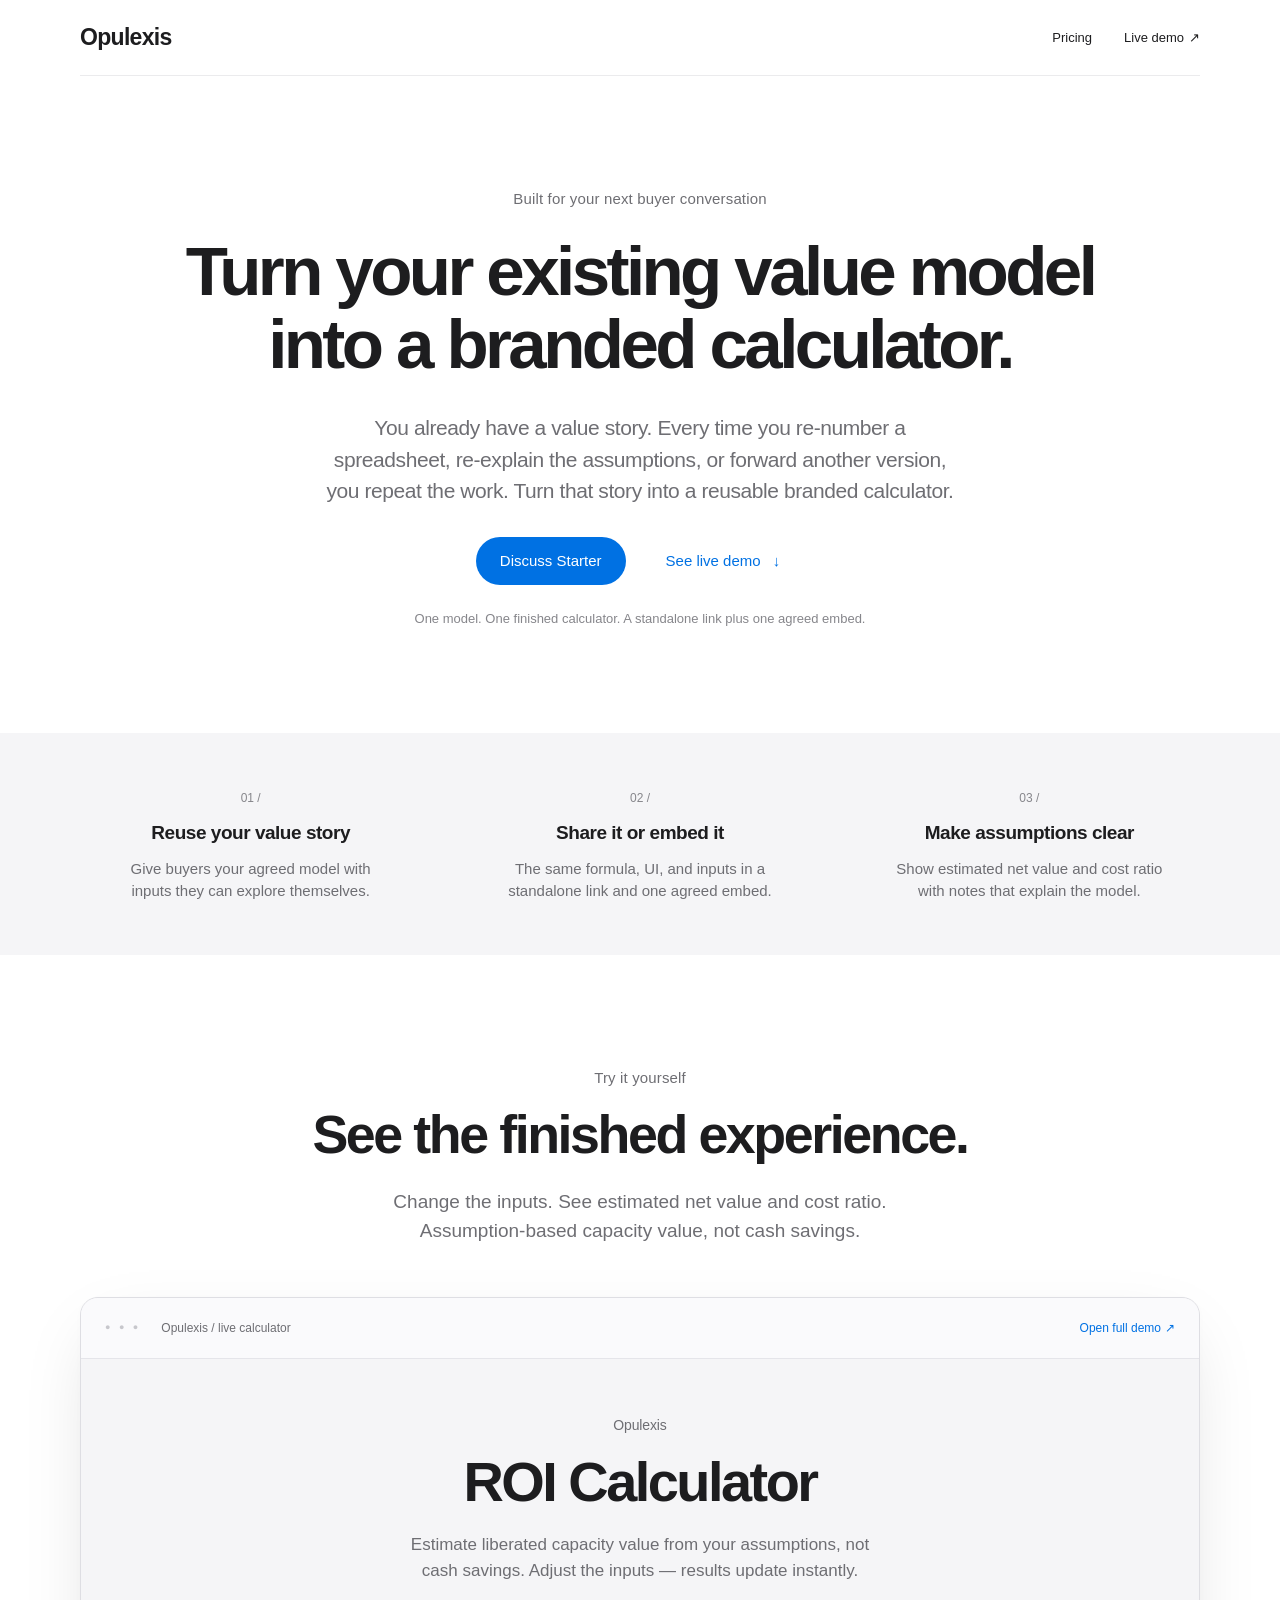
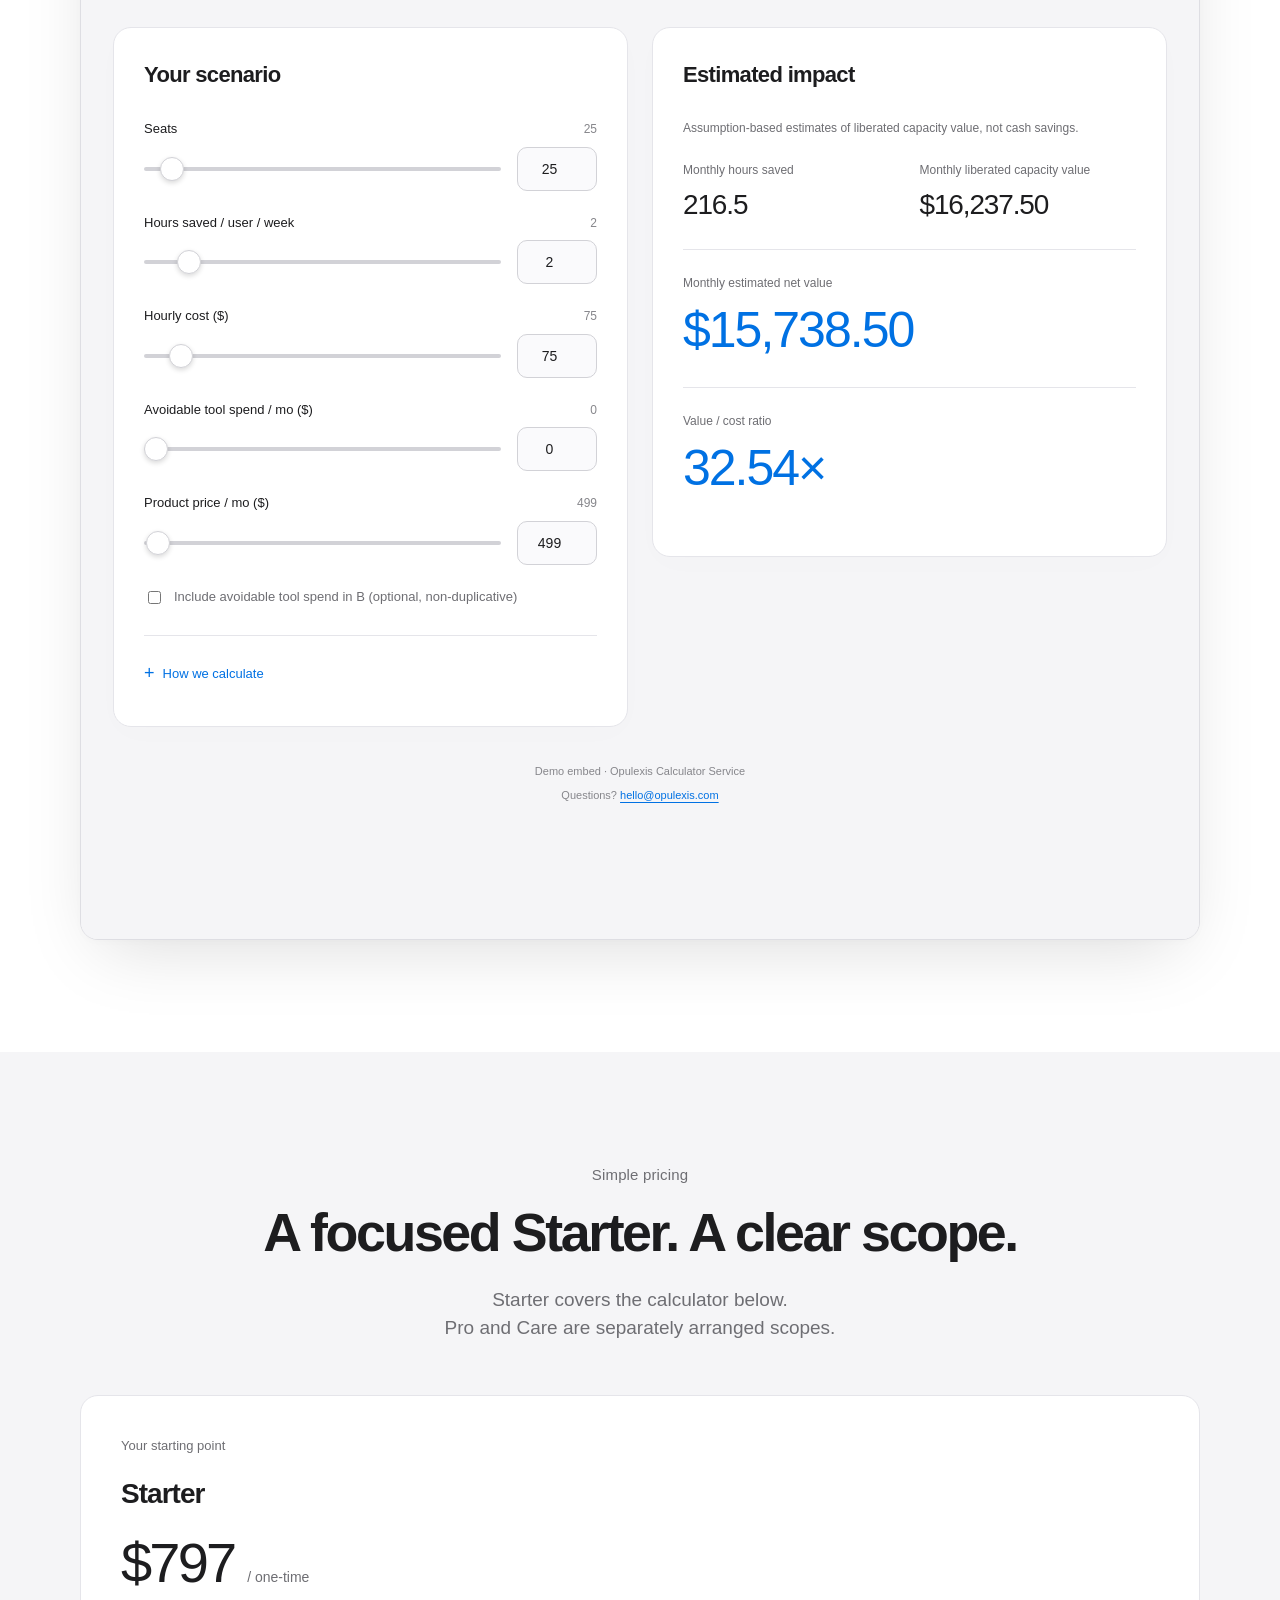
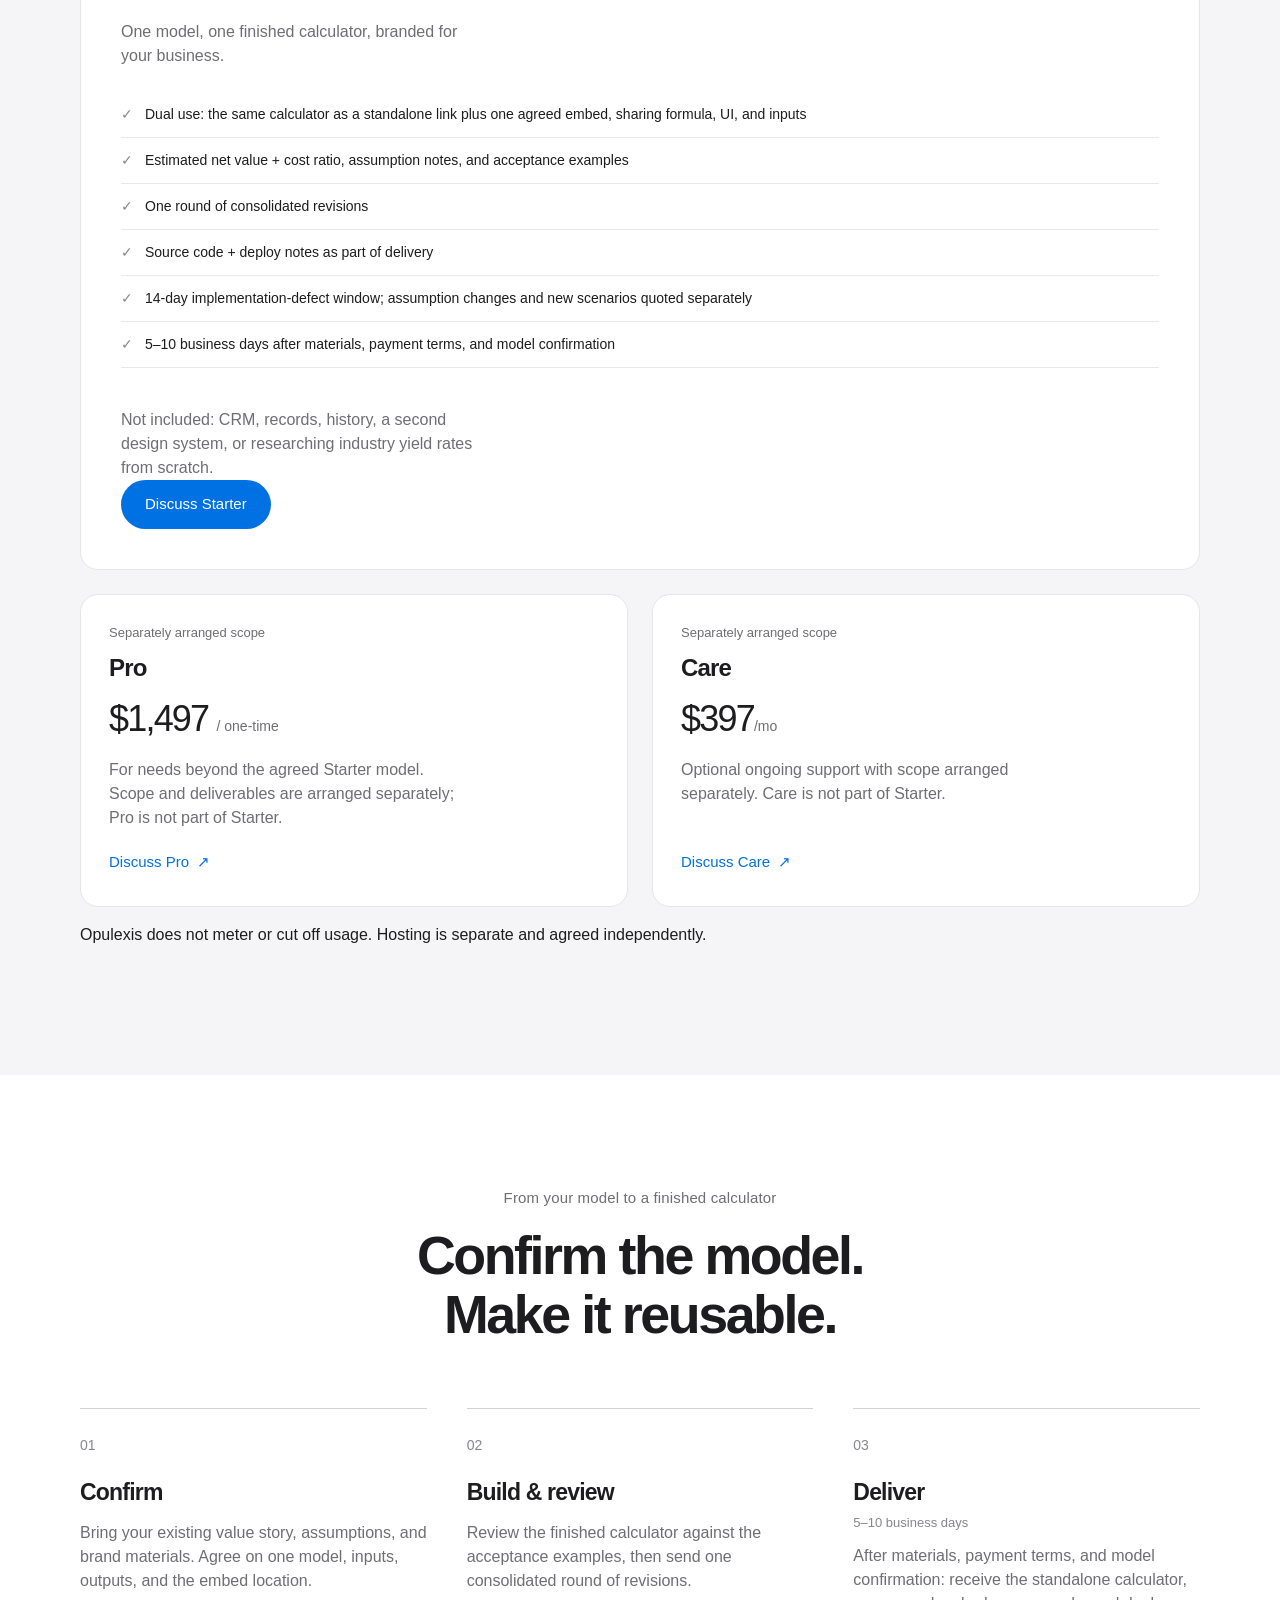
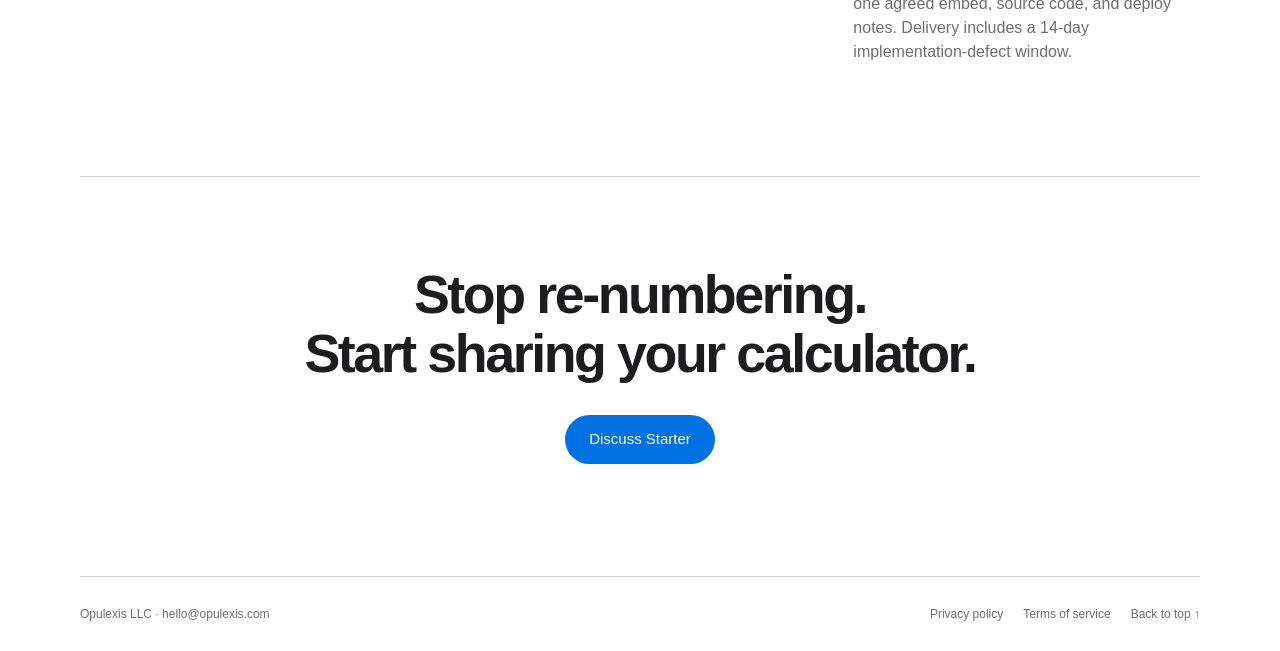
==== commit e40eb81d: "Preview unified pack: Starter-first landing + ungated calculator Landing: exact H1, Discuss Starter " ====
--- a/index.html
+++ b/index.html
@@ -3,7 +3,7 @@
 <head>
   <meta charset="UTF-8">
   <meta name="viewport" content="width=device-width, initial-scale=1">
-  <meta name="description" content="Turn your existing value story into a reusable branded calculator. Starter: one model, one finished calculator for $797, as a standalone link plus one agreed embed.">
+  <meta name="description" content="Turn your existing value model into a branded calculator. Reduce repeated spreadsheet edits and explain assumptions clearly. Starter: one model, one finished calculator for $797, as a standalone link plus one agreed embed.">
   <meta name="theme-color" content="#f5f5f7">
   <title>Opulexis — Fixed-price ROI &amp; pricing calculators</title>
   <link rel="stylesheet" href="./landing.css">
@@ -12,7 +12,7 @@
 <body>
   <a class="skip-link" href="#main">Skip to content</a>
   <header class="site-header container">
-    <a class="brand" href="./" aria-label="Opulexis home"><span class="brand-mark" aria-hidden="true">o</span>Opulexis</a>
+    <a class="brand" href="https://opulexis.com/" aria-label="Opulexis home"><span class="brand-mark" aria-hidden="true">o</span>Opulexis</a>
     <nav aria-label="Main navigation">
       <a href="#pricing">Pricing</a>
       <a href="#demo">Live demo <span aria-hidden="true">↗</span></a>
@@ -22,10 +22,10 @@
   <main id="main">
     <section class="hero container" aria-labelledby="hero-title">
       <p class="eyebrow"><span class="status-dot" aria-hidden="true"></span> Built for your next buyer conversation</p>
-      <h1 id="hero-title">Your value story. Ready to run again.</h1>
+      <h1 id="hero-title">Turn your existing value model into a branded calculator.</h1>
       <p class="hero-description">You already have a value story. Every time you re-number a spreadsheet, re-explain the assumptions, or forward another version, you repeat the work. Turn that story into a reusable branded calculator.</p>
       <div class="actions">
-        <a class="button button-primary" href="mailto:hello@opulexis.com?subject=Starter%20797">Book a $797 Starter <span aria-hidden="true">↗</span></a>
+        <a class="button button-primary" href="mailto:hello@opulexis.com?subject=Starter%20797">Discuss Starter</a>
         <a class="button button-secondary" href="#demo">See live demo <span aria-hidden="true">↓</span></a>
       </div>
       <p class="hero-note">One model. One finished calculator. A standalone link plus one agreed embed.</p>
@@ -63,11 +63,12 @@
               <li>5–10 business days after materials, payment terms, and model confirmation</li>
             </ul>
             <p>Not included: CRM, records, history, a second design system, or researching industry yield rates from scratch.</p>
-            <a class="button button-primary" href="mailto:hello@opulexis.com?subject=Starter%20797">Book a $797 Starter <span aria-hidden="true">↗</span></a>
+            <a class="button button-primary" href="mailto:hello@opulexis.com?subject=Starter%20797">Discuss Starter</a>
           </article>
+          <div class="secondary-pricing">
           <article class="price-card"><p class="card-label">Separately arranged scope</p><h3>Pro</h3><p class="price">$1,497 <span>/ one-time</span></p><p>For needs beyond the agreed Starter model. Scope and deliverables are arranged separately; Pro is not part of Starter.</p><a class="text-link" href="mailto:hello@opulexis.com?subject=Pro%20calculator">Discuss Pro <span aria-hidden="true">↗</span></a></article>
           <article class="price-card"><p class="card-label">Separately arranged scope</p><h3>Care</h3><p class="price">$397<span>/mo</span></p><p>Optional ongoing support with scope arranged separately. Care is not part of Starter.</p><a class="text-link" href="mailto:hello@opulexis.com?subject=Calculator%20Care">Discuss Care <span aria-hidden="true">↗</span></a></article>
-
+          </div>
         </div>
         <p>Opulexis does not meter or cut off usage. Hosting is separate and agreed independently.</p>
       </div>
@@ -76,10 +77,10 @@
     <section class="section container" aria-labelledby="process-title">
       <div class="section-heading"><div><p class="eyebrow">From your model to a finished calculator</p><h2 id="process-title">Confirm the model. Make it reusable.</h2></div></div>
       <ol class="process"><li><span class="step">01</span><h3>Confirm</h3><p>Bring your existing value story, assumptions, and brand materials. Agree on one model, inputs, outputs, and the embed location.</p></li><li><span class="step">02</span><h3>Build &amp; review</h3><p>Review the finished calculator against the acceptance examples, then send one consolidated round of revisions.</p></li><li><span class="step">03</span><h3>Deliver <span>5–10 business days</span></h3><p>After materials, payment terms, and model confirmation: receive the standalone calculator, one agreed embed, source code, and deploy notes. Delivery includes a 14-day implementation-defect window.</p></li></ol>
-      <div class="closing"><h2>Stop re-numbering.<br>Start sharing your calculator.</h2><a class="button button-primary" href="mailto:hello@opulexis.com?subject=Starter%20797">Book a $797 Starter <span aria-hidden="true">↗</span></a></div>
+      <div class="closing"><h2>Stop re-numbering.<br>Start sharing your calculator.</h2><a class="button button-primary" href="mailto:hello@opulexis.com?subject=Starter%20797">Discuss Starter</a></div>
     </section>
   </main>
-  <footer class="site-footer container"><p>Opulexis LLC · <a href="mailto:hello@opulexis.com">hello@opulexis.com</a></p><a href="#main">Back to top ↑</a></footer>
+  <footer class="site-footer container"><p>Opulexis LLC · <a href="mailto:hello@opulexis.com">hello@opulexis.com</a></p><div class="footer-links"><a href="https://opulexis.com/privacy-policy/">Privacy policy</a><a href="https://opulexis.com/terms-of-service/">Terms of service</a><a href="#main">Back to top ↑</a></div></footer>
   <script src="./motion.js" defer></script>
 </body>
 </html>
--- a/landing.css
+++ b/landing.css
@@ -1,4 +1,4 @@
 :root{color-scheme:light;--ink:#1d1d1f;--muted:#6e6e73;--secondary:#86868b;--line:#d2d2d7;--bg:#f5f5f7;--blue:#0071e3;font-family:-apple-system,BlinkMacSystemFont,"SF Pro Text","SF Pro Display",Inter,"Helvetica Neue",Helvetica,Arial,sans-serif}
-*,*::before,*::after{box-sizing:border-box}html{scroll-behavior:smooth;scroll-padding-top:32px}body{margin:0;background:#fff;color:var(--ink);font-family:inherit;line-height:1.5;-webkit-font-smoothing:antialiased}a{color:inherit;text-underline-offset:4px}a:focus-visible{outline:3px solid var(--blue);outline-offset:5px}.container{width:min(1120px,calc(100% - 80px));margin-inline:auto}.skip-link{position:absolute;top:-100px;left:16px;padding:12px;background:#fff;z-index:10}.skip-link:focus{top:12px}.site-header{min-height:76px;display:flex;align-items:center;justify-content:space-between;gap:24px;border-bottom:1px solid #d2d2d770}.brand{display:flex;align-items:center;text-decoration:none;font-size:23px;font-weight:600;letter-spacing:-.7px}.brand-mark{display:none}nav{display:flex;gap:32px;font-size:13px}nav a{text-decoration:none;min-height:44px;display:inline-flex;align-items:center;gap:5px}nav a:hover{color:var(--blue)}.hero{text-align:center;padding-block:112px 104px}.eyebrow{font-size:15px;font-weight:500;letter-spacing:.01em;margin:0 0 24px;color:var(--muted)}.status-dot{display:none}h1{max-width:1020px;margin:0 auto;font-size:clamp(42px,5.4vw,72px);line-height:1.07;letter-spacing:-.052em;font-weight:600;text-wrap:balance}.hero-description{max-width:640px;margin:30px auto;font-size:21px;line-height:1.5;letter-spacing:-.02em;color:var(--muted);text-wrap:balance}.actions{display:flex;justify-content:center;align-items:center;flex-wrap:wrap;gap:16px}.button{display:inline-flex;align-items:center;justify-content:center;gap:12px;min-height:48px;padding:13px 24px;border-radius:980px;text-decoration:none;font-size:15px;font-weight:400;transition:background .2s,opacity .2s}.button-primary{background:var(--blue);color:white}.button-primary:hover{background:#0077ed}.button-secondary{color:var(--blue)}.button-secondary:hover{background:#f5f5f7}.hero-note{font-size:13px;color:var(--secondary);margin:24px 0 0}.value-strip{background:var(--bg)}.value-grid{display:grid;grid-template-columns:repeat(3,1fr);gap:48px;padding-block:52px;text-align:center}.small-number{font-size:12px;color:var(--secondary)}.value-grid h2{font-size:19px;line-height:1.3;letter-spacing:-.025em;font-weight:600;margin:12px 0}.value-grid p{font-size:15px;color:var(--muted);margin:0 auto;max-width:280px}.section{padding-block:112px}.section-heading{text-align:center;margin:0 auto 52px;max-width:760px}.section-heading .eyebrow{margin-bottom:16px}h2{font-size:clamp(34px,4.2vw,54px);font-weight:600;letter-spacing:-.045em;line-height:1.1;margin:0;text-wrap:balance}.section-heading>p{font-size:19px;color:var(--muted);margin:24px 0 0;line-height:1.5}.demo-frame{border:1px solid #dedee3;border-radius:18px;overflow:hidden;background:var(--bg);box-shadow:0 24px 70px -20px #00000026,0 2px 8px #00000004}.frame-bar{display:flex;align-items:center;gap:20px;padding:18px 24px;border-bottom:1px solid #e5e5ea;font-size:12px;color:var(--muted);background:#fafafc}.frame-dots{font-size:9px;letter-spacing:3px;color:#c7c7cc}.frame-bar a{margin-left:auto;text-decoration:none;color:var(--blue);min-height:24px;display:inline-flex;align-items:center;gap:4px}iframe{display:block;width:100%;height:1180px;border:0;background:var(--bg)}.pricing-section{background:var(--bg)}.pricing-grid{display:grid;grid-template-columns:repeat(2,minmax(0,1fr));gap:24px}.price-card{background:#fff;border:1px solid #e5e5ea;border-radius:18px;padding:40px;display:flex;flex-direction:column;min-width:0}.card-label{font-size:13px;color:var(--muted);margin:0 0 22px}h3{font-size:28px;line-height:1.2;font-weight:600;letter-spacing:-.035em;margin:0}.price{font-size:56px;font-weight:500;letter-spacing:-.05em;line-height:1.2;margin:18px 0 24px}.price span{font-size:14px;font-weight:400;color:var(--muted);letter-spacing:0;white-space:nowrap}.price-card>p:not(.price,.card-label){font-size:16px;color:var(--muted);margin:0;max-width:360px}.price-card ul{list-style:none;padding:24px 0;margin:0 0 16px;font-size:14px}.price-card li{padding:12px 0;border-bottom:1px solid #e8e8ed}.price-card li::before{content:'✓';color:var(--secondary);margin-right:12px}.price-card .button,.price-card .text-link{margin-top:auto;align-self:start}.text-link{display:inline-flex;align-items:center;gap:8px;min-height:48px;color:var(--blue);text-decoration:none;font-size:15px}.text-link:hover{text-decoration:underline}.price-card:last-child{grid-column:1/-1;display:grid;grid-template-columns:1fr 1fr;column-gap:48px;background:#fafafc}.price-card:last-child .card-label{grid-column:1;margin-bottom:12px}.price-card:last-child h3{grid-column:1}.price-card:last-child .price{grid-column:1;font-size:40px;margin:16px 0}.price-card:last-child>p:not(.price,.card-label){grid-column:1}.price-card:last-child ul{grid-column:2;grid-row:1/5;margin:0;padding:0;align-self:center}.price-card:last-child .text-link{grid-column:1;margin-top:12px}.process{display:grid;grid-template-columns:repeat(3,1fr);gap:40px;list-style:none;padding:0;margin:64px 0 112px}.process li{border-top:1px solid var(--line);padding-top:24px}.step{font-size:14px;color:var(--secondary)}.process h3{font-size:23px;margin:22px 0 14px}.process h3 span{display:block;font-size:13px;color:var(--secondary);font-weight:400;letter-spacing:0;margin-top:8px}.process p{font-size:16px;color:var(--muted);margin:0}.closing{border-top:1px solid var(--line);padding-top:88px;text-align:center}.closing h2{margin-bottom:32px}.site-footer{display:flex;justify-content:space-between;gap:20px;padding-block:28px;border-top:1px solid var(--line);font-size:12px;color:var(--muted)}.site-footer p{margin:0}.site-footer a{text-decoration:none}
-@media(max-width:760px){.container{width:calc(100% - 40px)}.site-header{min-height:68px}.brand{font-size:21px}nav{gap:18px;font-size:12px}.hero{padding-block:72px}.hero .eyebrow{font-size:12px}.hero-description{font-size:19px;margin-block:26px}.hero .button{font-size:14px}.value-grid{grid-template-columns:1fr;gap:36px;padding-block:44px}.section{padding-block:72px}.section-heading{margin-bottom:32px}.section-heading>p{font-size:17px}.frame-bar{padding:12px;font-size:10px;gap:8px}.frame-dots{display:none}.frame-bar a{min-height:32px;white-space:nowrap}iframe{height:1960px}.pricing-grid{grid-template-columns:1fr;gap:16px}.price-card{padding:30px 26px}.price-card:last-child{display:flex;gap:0}.price-card:last-child ul{padding-top:24px}.price-card:last-child .text-link{margin-top:16px}.price{font-size:48px}.process{grid-template-columns:1fr;gap:32px;margin:40px 0 72px}.process h3 span{display:inline;margin-left:8px}.closing{padding-top:64px}.site-footer{flex-direction:column;gap:12px}}
+*,*::before,*::after{box-sizing:border-box}html{scroll-behavior:smooth;scroll-padding-top:32px}body{margin:0;background:#fff;color:var(--ink);font-family:inherit;line-height:1.5;-webkit-font-smoothing:antialiased}a{color:inherit;text-underline-offset:4px}a:focus-visible{outline:3px solid var(--blue);outline-offset:5px}.container{width:min(1120px,calc(100% - 80px));margin-inline:auto}.skip-link{position:absolute;top:-100px;left:16px;padding:12px;background:#fff;z-index:10}.skip-link:focus{top:12px}.site-header{min-height:76px;display:flex;align-items:center;justify-content:space-between;gap:24px;border-bottom:1px solid #d2d2d770}.brand{display:flex;align-items:center;text-decoration:none;font-size:23px;font-weight:600;letter-spacing:-.7px}.brand-mark{display:none}nav{display:flex;gap:32px;font-size:13px}nav a{text-decoration:none;min-height:44px;display:inline-flex;align-items:center;gap:5px}nav a:hover{color:var(--blue)}.hero{text-align:center;padding-block:112px 104px}.eyebrow{font-size:15px;font-weight:500;letter-spacing:.01em;margin:0 0 24px;color:var(--muted)}.status-dot{display:none}h1{max-width:1020px;margin:0 auto;font-size:clamp(42px,5.4vw,72px);line-height:1.07;letter-spacing:-.052em;font-weight:600;text-wrap:balance}.hero-description{max-width:640px;margin:30px auto;font-size:21px;line-height:1.5;letter-spacing:-.02em;color:var(--muted);text-wrap:balance}.actions{display:flex;justify-content:center;align-items:center;flex-wrap:wrap;gap:16px}.button{display:inline-flex;align-items:center;justify-content:center;gap:12px;min-height:48px;padding:13px 24px;border-radius:980px;text-decoration:none;font-size:15px;font-weight:400;transition:background .2s,opacity .2s}.button-primary{background:var(--blue);color:white}.button-primary:hover{background:#0077ed}.button-secondary{color:var(--blue)}.button-secondary:hover{background:#f5f5f7}.hero-note{font-size:13px;color:var(--secondary);margin:24px 0 0}.value-strip{background:var(--bg)}.value-grid{display:grid;grid-template-columns:repeat(3,1fr);gap:48px;padding-block:52px;text-align:center}.small-number{font-size:12px;color:var(--secondary)}.value-grid h2{font-size:19px;line-height:1.3;letter-spacing:-.025em;font-weight:600;margin:12px 0}.value-grid p{font-size:15px;color:var(--muted);margin:0 auto;max-width:280px}.section{padding-block:112px}.section-heading{text-align:center;margin:0 auto 52px;max-width:760px}.section-heading .eyebrow{margin-bottom:16px}h2{font-size:clamp(34px,4.2vw,54px);font-weight:600;letter-spacing:-.045em;line-height:1.1;margin:0;text-wrap:balance}.section-heading>p{font-size:19px;color:var(--muted);margin:24px 0 0;line-height:1.5}.demo-frame{border:1px solid #dedee3;border-radius:18px;overflow:hidden;background:var(--bg);box-shadow:0 24px 70px -20px #00000026,0 2px 8px #00000004}.frame-bar{display:flex;align-items:center;gap:20px;padding:18px 24px;border-bottom:1px solid #e5e5ea;font-size:12px;color:var(--muted);background:#fafafc}.frame-dots{font-size:9px;letter-spacing:3px;color:#c7c7cc}.frame-bar a{margin-left:auto;text-decoration:none;color:var(--blue);min-height:24px;display:inline-flex;align-items:center;gap:4px}iframe{display:block;width:100%;height:1180px;border:0;background:var(--bg)}.pricing-section{background:var(--bg)}.pricing-grid{display:grid;gap:24px}.secondary-pricing{display:grid;grid-template-columns:repeat(2,minmax(0,1fr));gap:24px}.featured>p:not(.price,.card-label){max-width:760px}.featured .button{margin-top:24px}.secondary-pricing .price-card{padding:28px}.secondary-pricing .card-label{margin-bottom:12px}.secondary-pricing h3{font-size:24px}.secondary-pricing .price{font-size:36px;margin:14px 0 18px}.secondary-pricing .text-link{padding-top:16px}.price-card{background:#fff;border:1px solid #e5e5ea;border-radius:18px;padding:40px;display:flex;flex-direction:column;min-width:0}.card-label{font-size:13px;color:var(--muted);margin:0 0 22px}h3{font-size:28px;line-height:1.2;font-weight:600;letter-spacing:-.035em;margin:0}.price{font-size:56px;font-weight:500;letter-spacing:-.05em;line-height:1.2;margin:18px 0 24px}.price span{font-size:14px;font-weight:400;color:var(--muted);letter-spacing:0;white-space:nowrap}.price-card>p:not(.price,.card-label){font-size:16px;color:var(--muted);margin:0;max-width:360px}.price-card ul{list-style:none;padding:24px 0;margin:0 0 16px;font-size:14px}.price-card li{padding:12px 0;border-bottom:1px solid #e8e8ed}.price-card li::before{content:'✓';color:var(--secondary);margin-right:12px}.price-card .button,.price-card .text-link{margin-top:auto;align-self:start}.text-link{display:inline-flex;align-items:center;gap:8px;min-height:48px;color:var(--blue);text-decoration:none;font-size:15px}.text-link:hover{text-decoration:underline}.process{display:grid;grid-template-columns:repeat(3,1fr);gap:40px;list-style:none;padding:0;margin:64px 0 112px}.process li{border-top:1px solid var(--line);padding-top:24px}.step{font-size:14px;color:var(--secondary)}.process h3{font-size:23px;margin:22px 0 14px}.process h3 span{display:block;font-size:13px;color:var(--secondary);font-weight:400;letter-spacing:0;margin-top:8px}.process p{font-size:16px;color:var(--muted);margin:0}.closing{border-top:1px solid var(--line);padding-top:88px;text-align:center}.closing h2{margin-bottom:32px}.site-footer{display:flex;justify-content:space-between;gap:20px;padding-block:28px;border-top:1px solid var(--line);font-size:12px;color:var(--muted)}.site-footer p{margin:0}.footer-links{display:flex;flex-wrap:wrap;gap:12px 20px}.site-footer a{text-decoration:none}
+@media(max-width:760px){.container{width:calc(100% - 40px)}.site-header{min-height:68px}.brand{font-size:21px}nav{gap:18px;font-size:12px}.hero{padding-block:72px}.hero .eyebrow{font-size:12px}.hero-description{font-size:19px;margin-block:26px}.hero .button{font-size:14px}.value-grid{grid-template-columns:1fr;gap:36px;padding-block:44px}.section{padding-block:72px}.section-heading{margin-bottom:32px}.section-heading>p{font-size:17px}.frame-bar{padding:12px;font-size:10px;gap:8px}.frame-dots{display:none}.frame-bar a{min-height:32px;white-space:nowrap}iframe{height:1960px}.pricing-grid{grid-template-columns:1fr;gap:16px}.price-card{padding:30px 26px}.secondary-pricing{grid-template-columns:1fr;gap:16px}.secondary-pricing .price-card{padding:24px 26px}.price{font-size:48px}.process{grid-template-columns:1fr;gap:32px;margin:40px 0 72px}.process h3 span{display:inline;margin-left:8px}.closing{padding-top:64px}.site-footer{flex-direction:column;gap:12px}}
 @media(prefers-reduced-motion:reduce){html{scroll-behavior:auto}*{transition:none!important}}
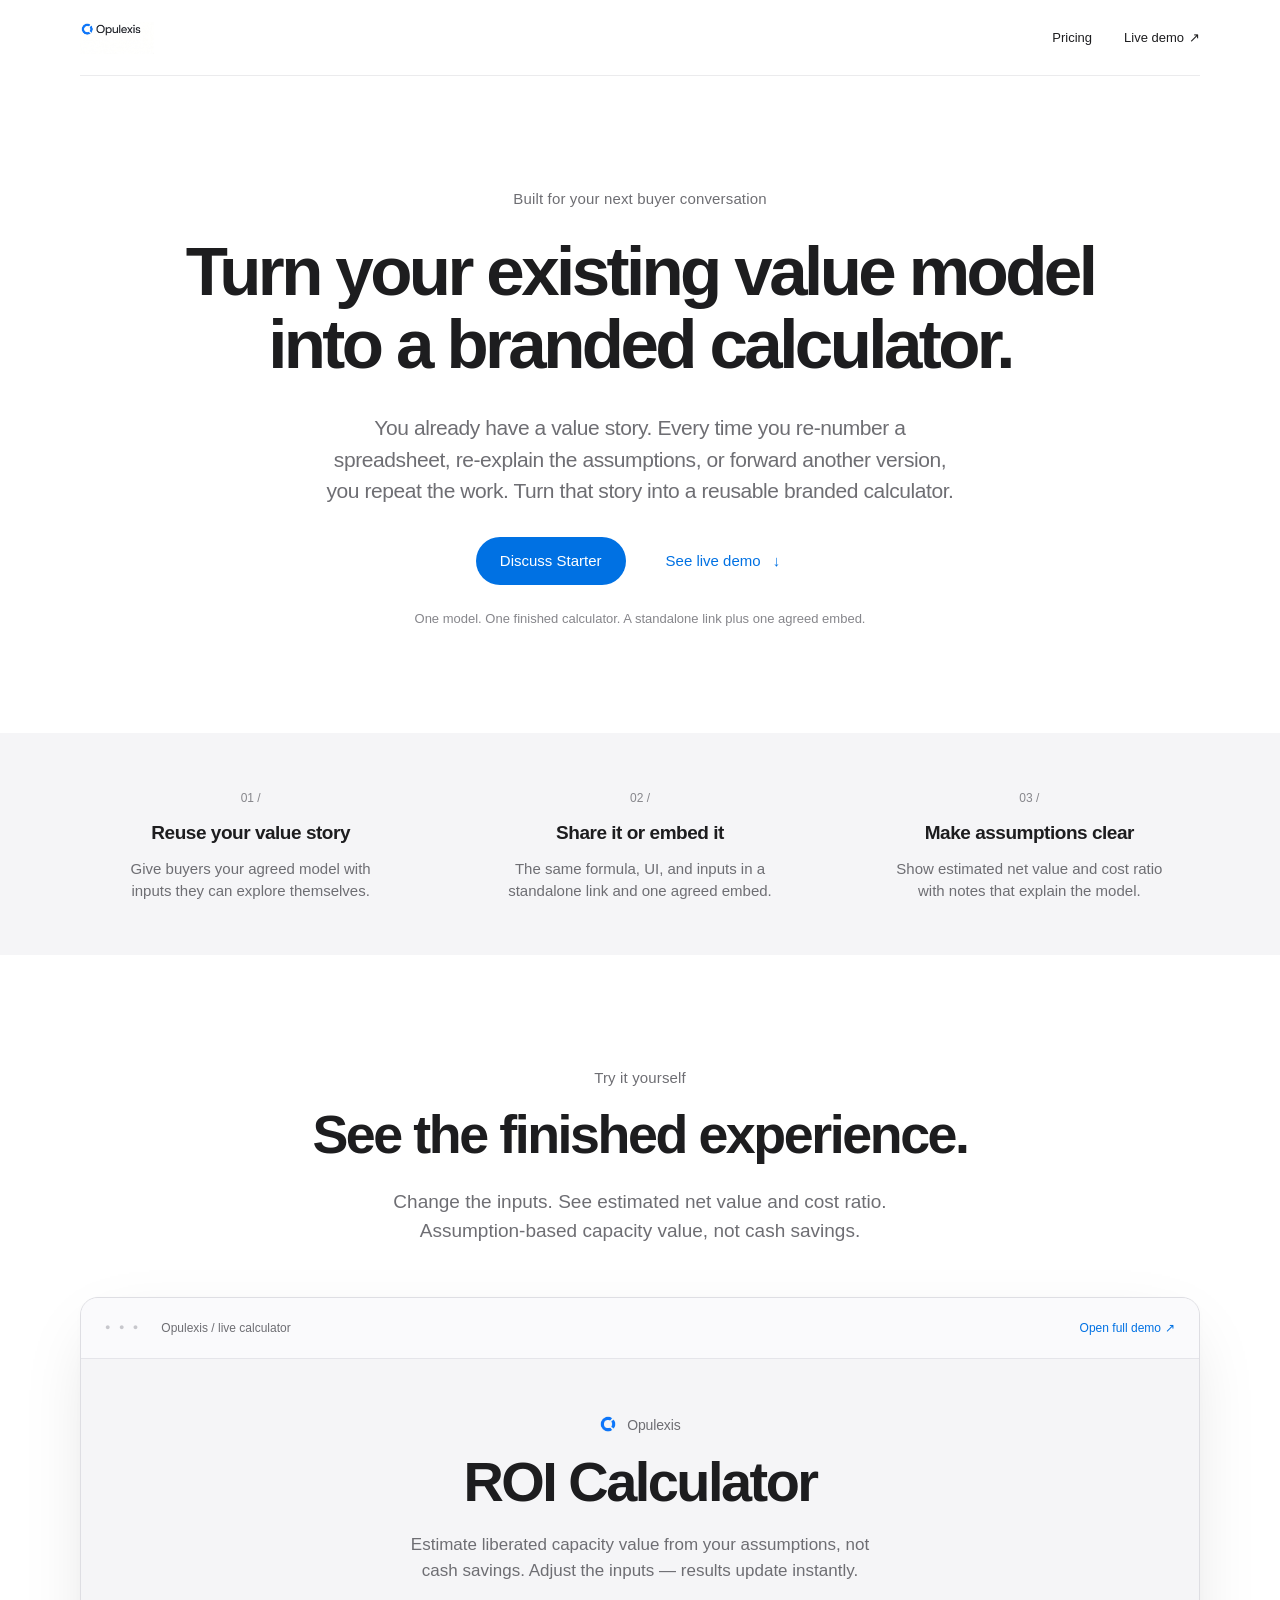
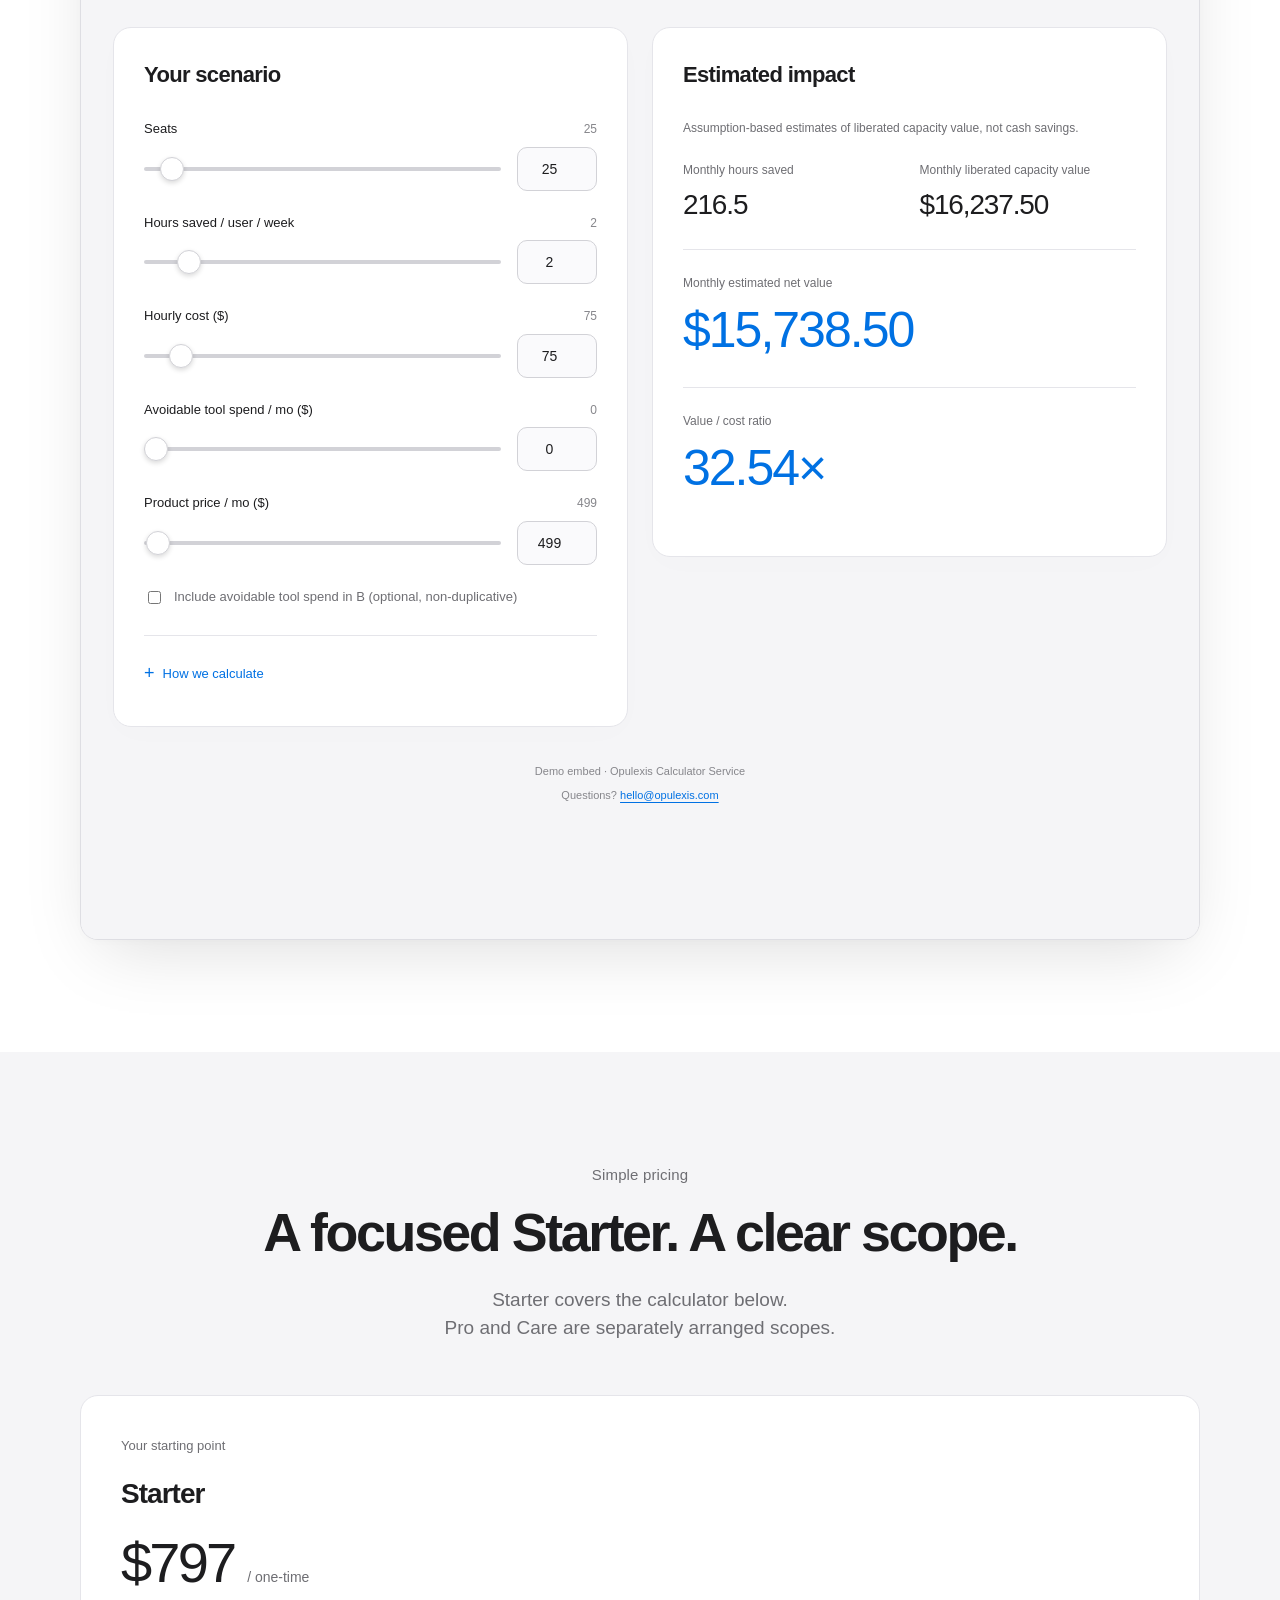
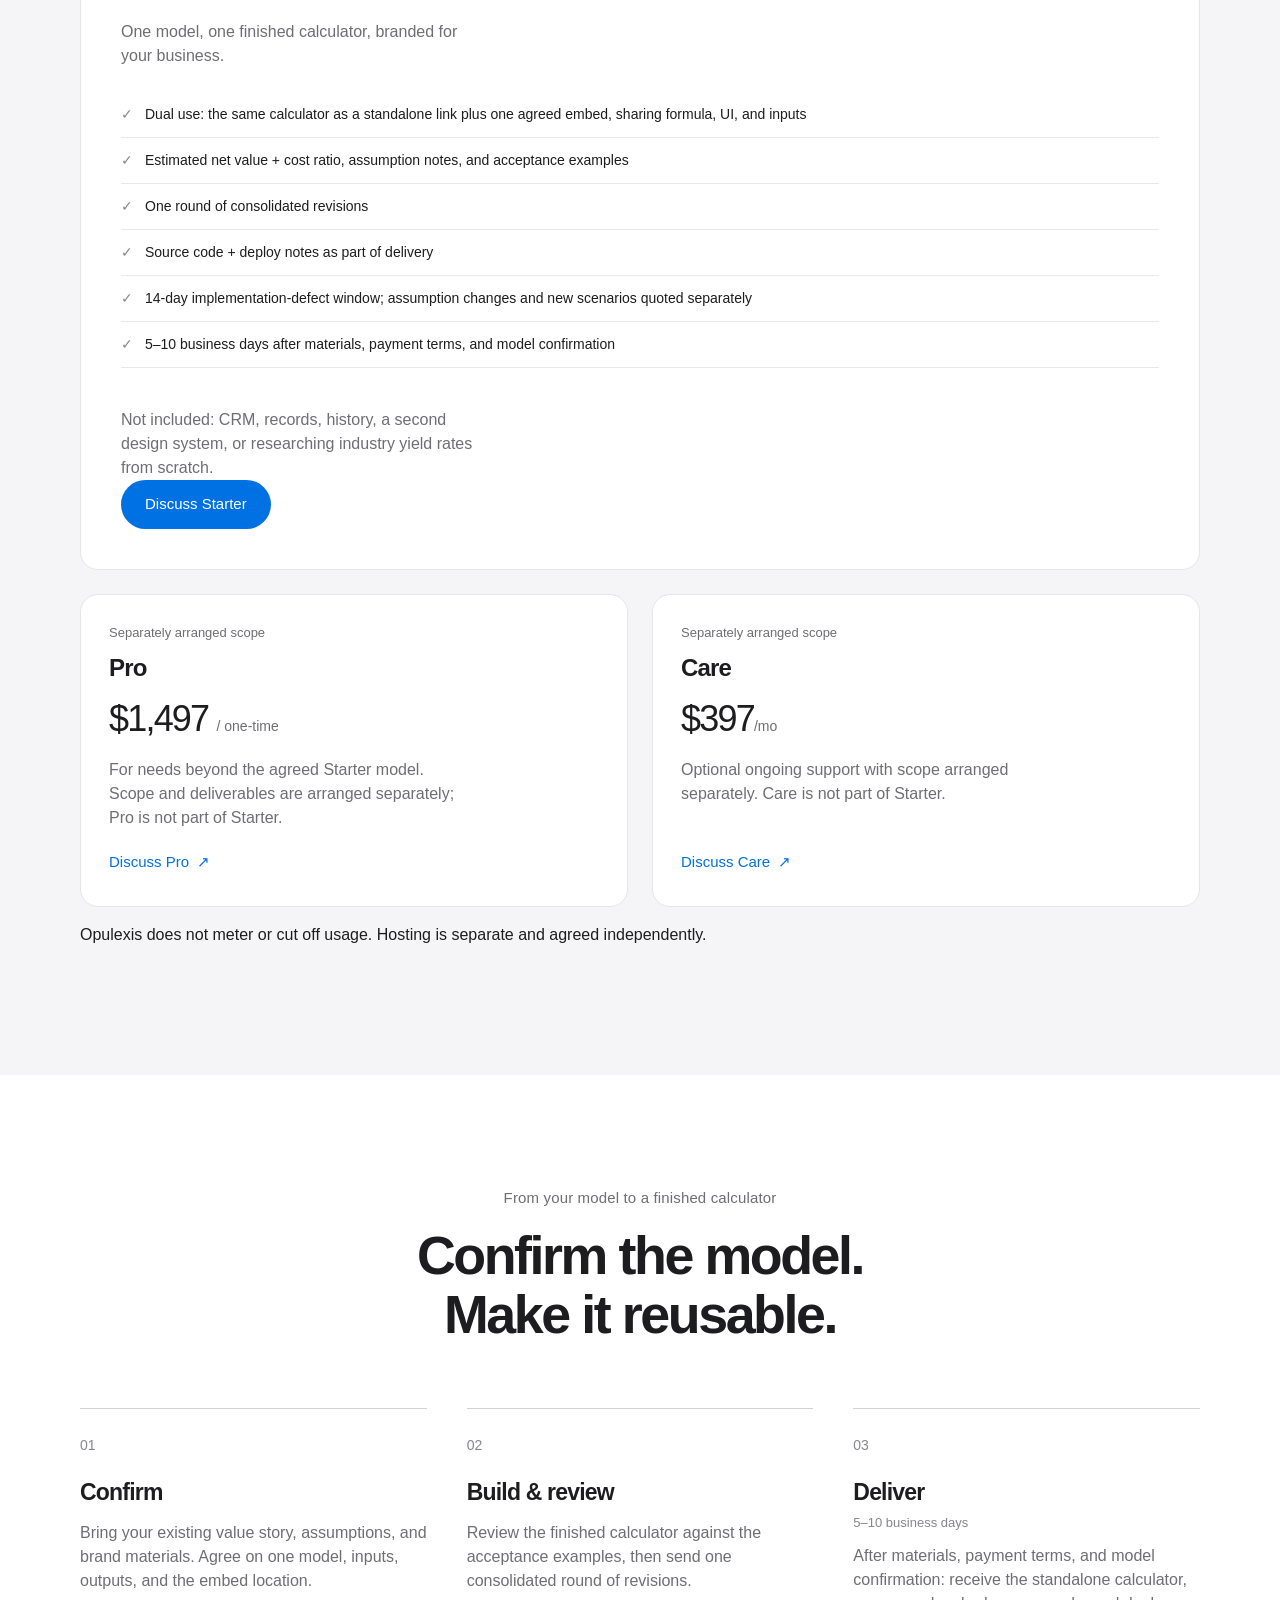
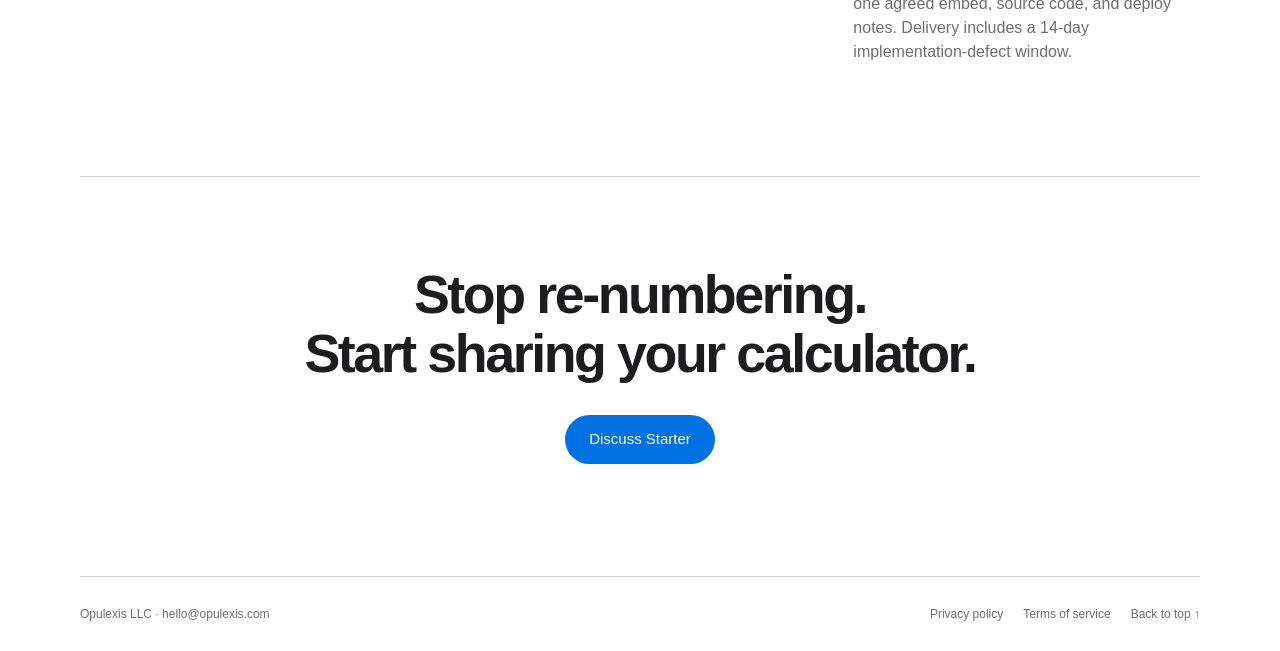
==== commit 27179a4d: "Production ship: brand lockup + favicon on landing and calculator Keep Starter formula and prices un" ====
--- a/index.html
+++ b/index.html
@@ -6,13 +6,16 @@
   <meta name="description" content="Turn your existing value model into a branded calculator. Reduce repeated spreadsheet edits and explain assumptions clearly. Starter: one model, one finished calculator for $797, as a standalone link plus one agreed embed.">
   <meta name="theme-color" content="#f5f5f7">
   <title>Opulexis — Fixed-price ROI &amp; pricing calculators</title>
+  <link rel="icon" href="./assets/brand/favicon.ico" sizes="any">
+  <link rel="icon" type="image/png" href="./assets/brand/favicon-32.png" sizes="32x32">
+  <link rel="apple-touch-icon" href="./assets/brand/apple-touch-icon.png">
   <link rel="stylesheet" href="./landing.css">
   <link rel="stylesheet" href="./motion.css">
 </head>
 <body>
   <a class="skip-link" href="#main">Skip to content</a>
   <header class="site-header container">
-    <a class="brand" href="https://opulexis.com/" aria-label="Opulexis home"><span class="brand-mark" aria-hidden="true">o</span>Opulexis</a>
+    <a class="brand" href="https://opulexis.com/" aria-label="Opulexis home"><img class="brand-lockup" src="./assets/brand/opulexis-logo-lockup-cropped.png" alt="Opulexis" width="140" height="32" /></a>
     <nav aria-label="Main navigation">
       <a href="#pricing">Pricing</a>
       <a href="#demo">Live demo <span aria-hidden="true">↗</span></a>
--- a/landing.css
+++ b/landing.css
@@ -2,3 +2,9 @@
 *,*::before,*::after{box-sizing:border-box}html{scroll-behavior:smooth;scroll-padding-top:32px}body{margin:0;background:#fff;color:var(--ink);font-family:inherit;line-height:1.5;-webkit-font-smoothing:antialiased}a{color:inherit;text-underline-offset:4px}a:focus-visible{outline:3px solid var(--blue);outline-offset:5px}.container{width:min(1120px,calc(100% - 80px));margin-inline:auto}.skip-link{position:absolute;top:-100px;left:16px;padding:12px;background:#fff;z-index:10}.skip-link:focus{top:12px}.site-header{min-height:76px;display:flex;align-items:center;justify-content:space-between;gap:24px;border-bottom:1px solid #d2d2d770}.brand{display:flex;align-items:center;text-decoration:none;font-size:23px;font-weight:600;letter-spacing:-.7px}.brand-mark{display:none}nav{display:flex;gap:32px;font-size:13px}nav a{text-decoration:none;min-height:44px;display:inline-flex;align-items:center;gap:5px}nav a:hover{color:var(--blue)}.hero{text-align:center;padding-block:112px 104px}.eyebrow{font-size:15px;font-weight:500;letter-spacing:.01em;margin:0 0 24px;color:var(--muted)}.status-dot{display:none}h1{max-width:1020px;margin:0 auto;font-size:clamp(42px,5.4vw,72px);line-height:1.07;letter-spacing:-.052em;font-weight:600;text-wrap:balance}.hero-description{max-width:640px;margin:30px auto;font-size:21px;line-height:1.5;letter-spacing:-.02em;color:var(--muted);text-wrap:balance}.actions{display:flex;justify-content:center;align-items:center;flex-wrap:wrap;gap:16px}.button{display:inline-flex;align-items:center;justify-content:center;gap:12px;min-height:48px;padding:13px 24px;border-radius:980px;text-decoration:none;font-size:15px;font-weight:400;transition:background .2s,opacity .2s}.button-primary{background:var(--blue);color:white}.button-primary:hover{background:#0077ed}.button-secondary{color:var(--blue)}.button-secondary:hover{background:#f5f5f7}.hero-note{font-size:13px;color:var(--secondary);margin:24px 0 0}.value-strip{background:var(--bg)}.value-grid{display:grid;grid-template-columns:repeat(3,1fr);gap:48px;padding-block:52px;text-align:center}.small-number{font-size:12px;color:var(--secondary)}.value-grid h2{font-size:19px;line-height:1.3;letter-spacing:-.025em;font-weight:600;margin:12px 0}.value-grid p{font-size:15px;color:var(--muted);margin:0 auto;max-width:280px}.section{padding-block:112px}.section-heading{text-align:center;margin:0 auto 52px;max-width:760px}.section-heading .eyebrow{margin-bottom:16px}h2{font-size:clamp(34px,4.2vw,54px);font-weight:600;letter-spacing:-.045em;line-height:1.1;margin:0;text-wrap:balance}.section-heading>p{font-size:19px;color:var(--muted);margin:24px 0 0;line-height:1.5}.demo-frame{border:1px solid #dedee3;border-radius:18px;overflow:hidden;background:var(--bg);box-shadow:0 24px 70px -20px #00000026,0 2px 8px #00000004}.frame-bar{display:flex;align-items:center;gap:20px;padding:18px 24px;border-bottom:1px solid #e5e5ea;font-size:12px;color:var(--muted);background:#fafafc}.frame-dots{font-size:9px;letter-spacing:3px;color:#c7c7cc}.frame-bar a{margin-left:auto;text-decoration:none;color:var(--blue);min-height:24px;display:inline-flex;align-items:center;gap:4px}iframe{display:block;width:100%;height:1180px;border:0;background:var(--bg)}.pricing-section{background:var(--bg)}.pricing-grid{display:grid;gap:24px}.secondary-pricing{display:grid;grid-template-columns:repeat(2,minmax(0,1fr));gap:24px}.featured>p:not(.price,.card-label){max-width:760px}.featured .button{margin-top:24px}.secondary-pricing .price-card{padding:28px}.secondary-pricing .card-label{margin-bottom:12px}.secondary-pricing h3{font-size:24px}.secondary-pricing .price{font-size:36px;margin:14px 0 18px}.secondary-pricing .text-link{padding-top:16px}.price-card{background:#fff;border:1px solid #e5e5ea;border-radius:18px;padding:40px;display:flex;flex-direction:column;min-width:0}.card-label{font-size:13px;color:var(--muted);margin:0 0 22px}h3{font-size:28px;line-height:1.2;font-weight:600;letter-spacing:-.035em;margin:0}.price{font-size:56px;font-weight:500;letter-spacing:-.05em;line-height:1.2;margin:18px 0 24px}.price span{font-size:14px;font-weight:400;color:var(--muted);letter-spacing:0;white-space:nowrap}.price-card>p:not(.price,.card-label){font-size:16px;color:var(--muted);margin:0;max-width:360px}.price-card ul{list-style:none;padding:24px 0;margin:0 0 16px;font-size:14px}.price-card li{padding:12px 0;border-bottom:1px solid #e8e8ed}.price-card li::before{content:'✓';color:var(--secondary);margin-right:12px}.price-card .button,.price-card .text-link{margin-top:auto;align-self:start}.text-link{display:inline-flex;align-items:center;gap:8px;min-height:48px;color:var(--blue);text-decoration:none;font-size:15px}.text-link:hover{text-decoration:underline}.process{display:grid;grid-template-columns:repeat(3,1fr);gap:40px;list-style:none;padding:0;margin:64px 0 112px}.process li{border-top:1px solid var(--line);padding-top:24px}.step{font-size:14px;color:var(--secondary)}.process h3{font-size:23px;margin:22px 0 14px}.process h3 span{display:block;font-size:13px;color:var(--secondary);font-weight:400;letter-spacing:0;margin-top:8px}.process p{font-size:16px;color:var(--muted);margin:0}.closing{border-top:1px solid var(--line);padding-top:88px;text-align:center}.closing h2{margin-bottom:32px}.site-footer{display:flex;justify-content:space-between;gap:20px;padding-block:28px;border-top:1px solid var(--line);font-size:12px;color:var(--muted)}.site-footer p{margin:0}.footer-links{display:flex;flex-wrap:wrap;gap:12px 20px}.site-footer a{text-decoration:none}
 @media(max-width:760px){.container{width:calc(100% - 40px)}.site-header{min-height:68px}.brand{font-size:21px}nav{gap:18px;font-size:12px}.hero{padding-block:72px}.hero .eyebrow{font-size:12px}.hero-description{font-size:19px;margin-block:26px}.hero .button{font-size:14px}.value-grid{grid-template-columns:1fr;gap:36px;padding-block:44px}.section{padding-block:72px}.section-heading{margin-bottom:32px}.section-heading>p{font-size:17px}.frame-bar{padding:12px;font-size:10px;gap:8px}.frame-dots{display:none}.frame-bar a{min-height:32px;white-space:nowrap}iframe{height:1960px}.pricing-grid{grid-template-columns:1fr;gap:16px}.price-card{padding:30px 26px}.secondary-pricing{grid-template-columns:1fr;gap:16px}.secondary-pricing .price-card{padding:24px 26px}.price{font-size:48px}.process{grid-template-columns:1fr;gap:32px;margin:40px 0 72px}.process h3 span{display:inline;margin-left:8px}.closing{padding-top:64px}.site-footer{flex-direction:column;gap:12px}}
 @media(prefers-reduced-motion:reduce){html{scroll-behavior:auto}*{transition:none!important}}
+
+
+/* Brand lockup (production ship) */
+.brand{display:inline-flex;align-items:center;gap:0;text-decoration:none}
+.brand-lockup{height:32px;width:auto;display:block}
+.brand-mark{display:none}
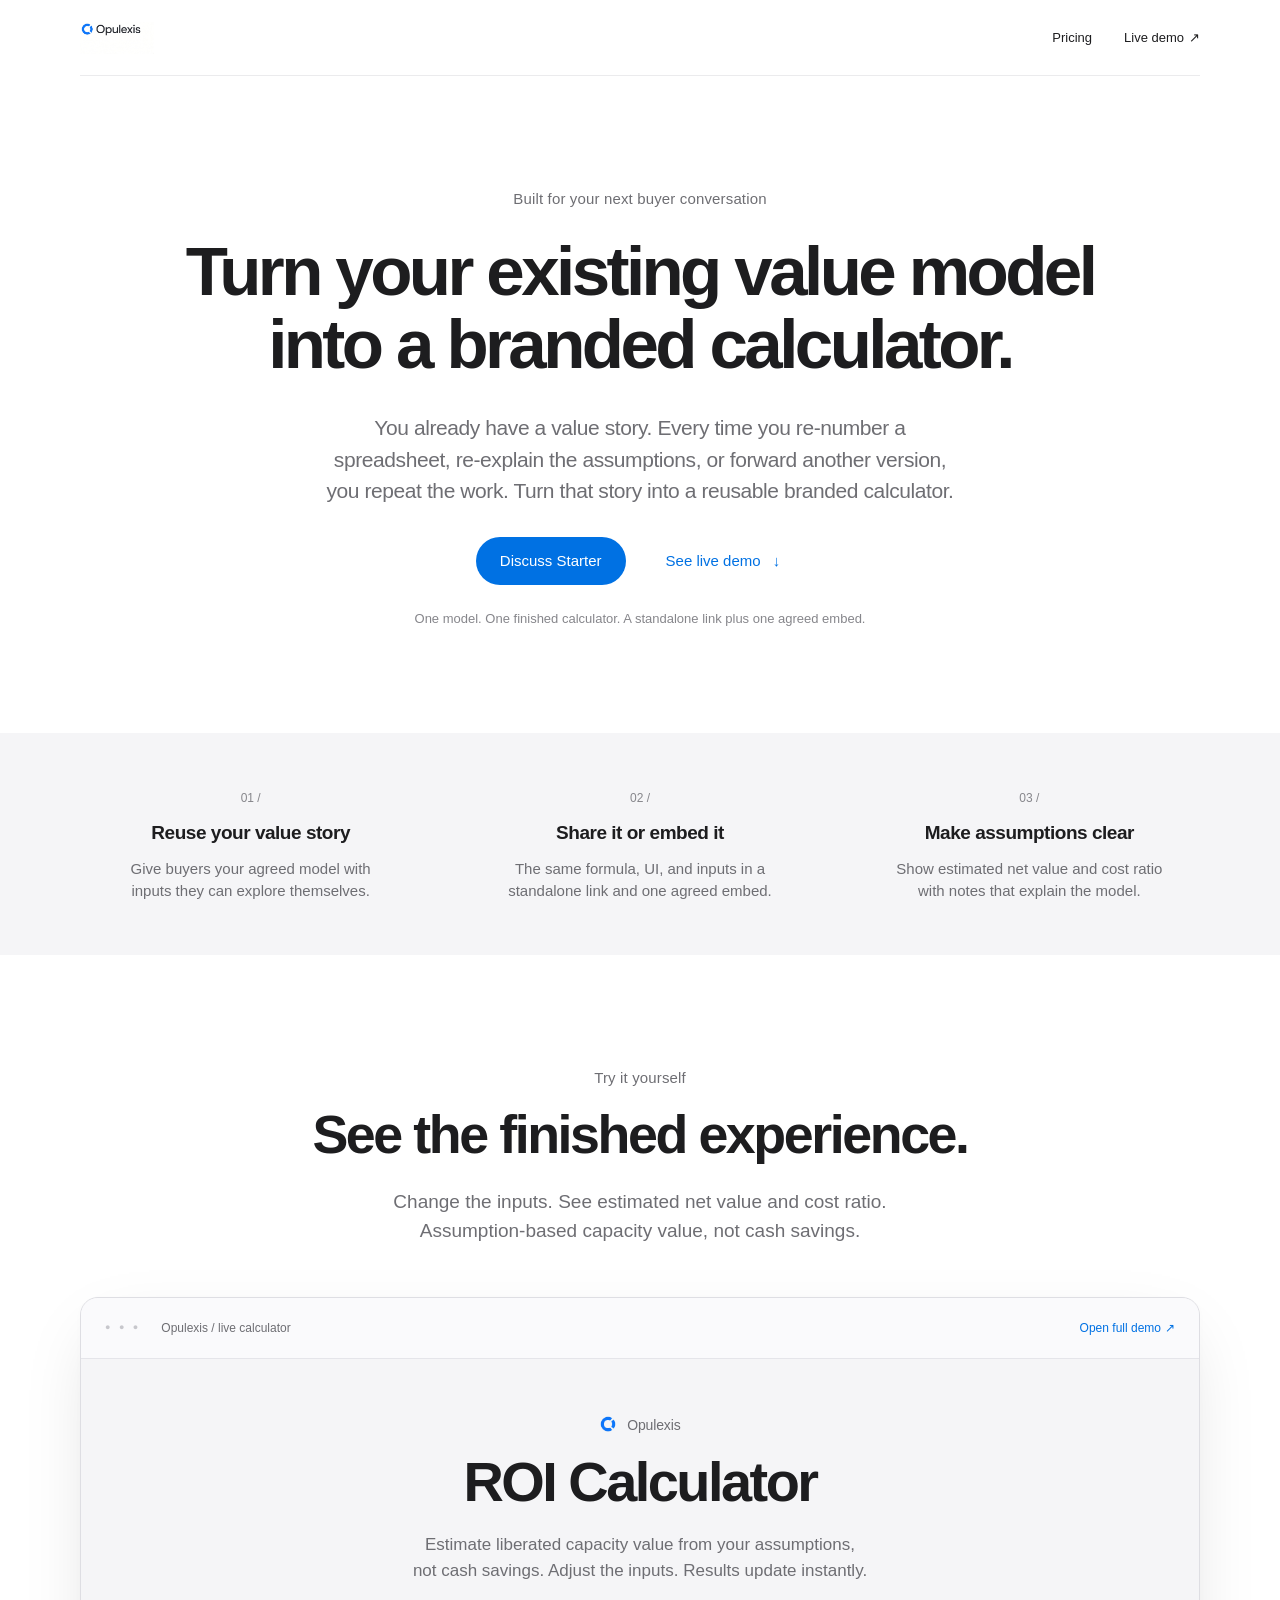
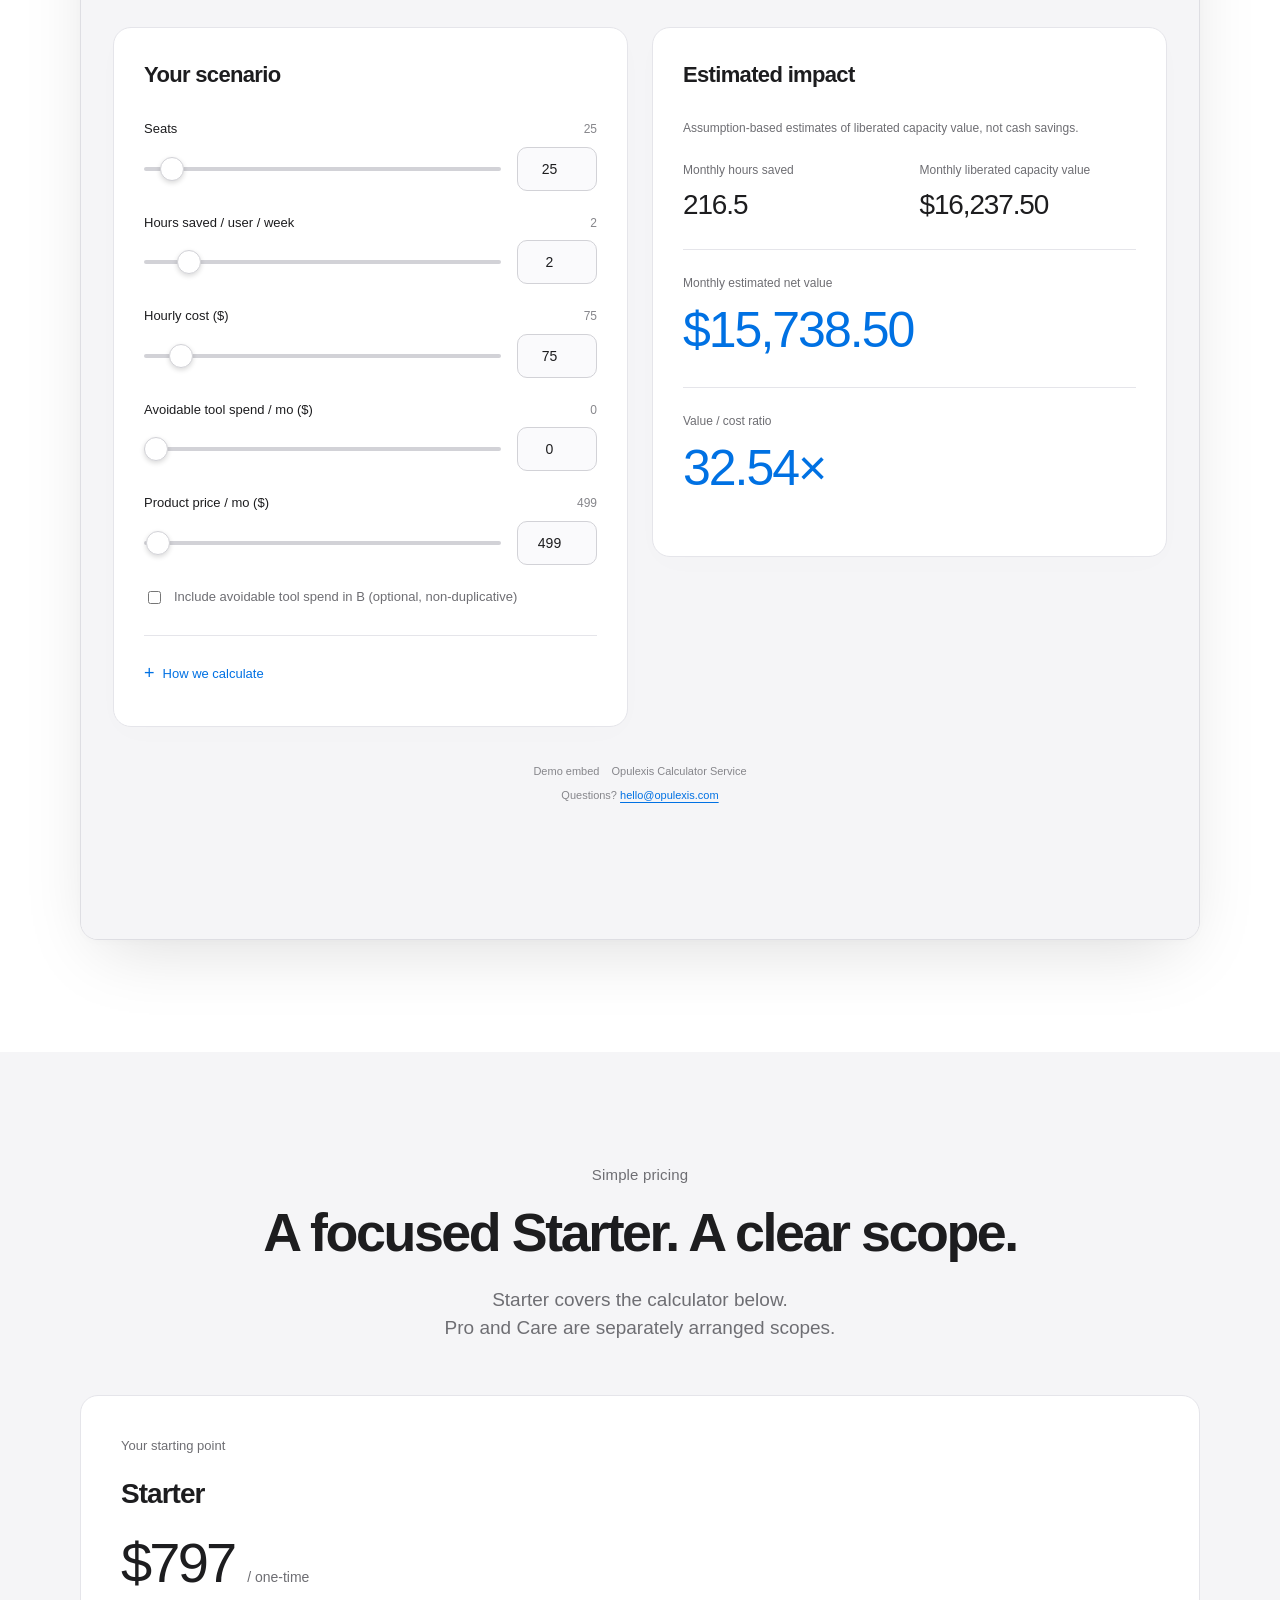
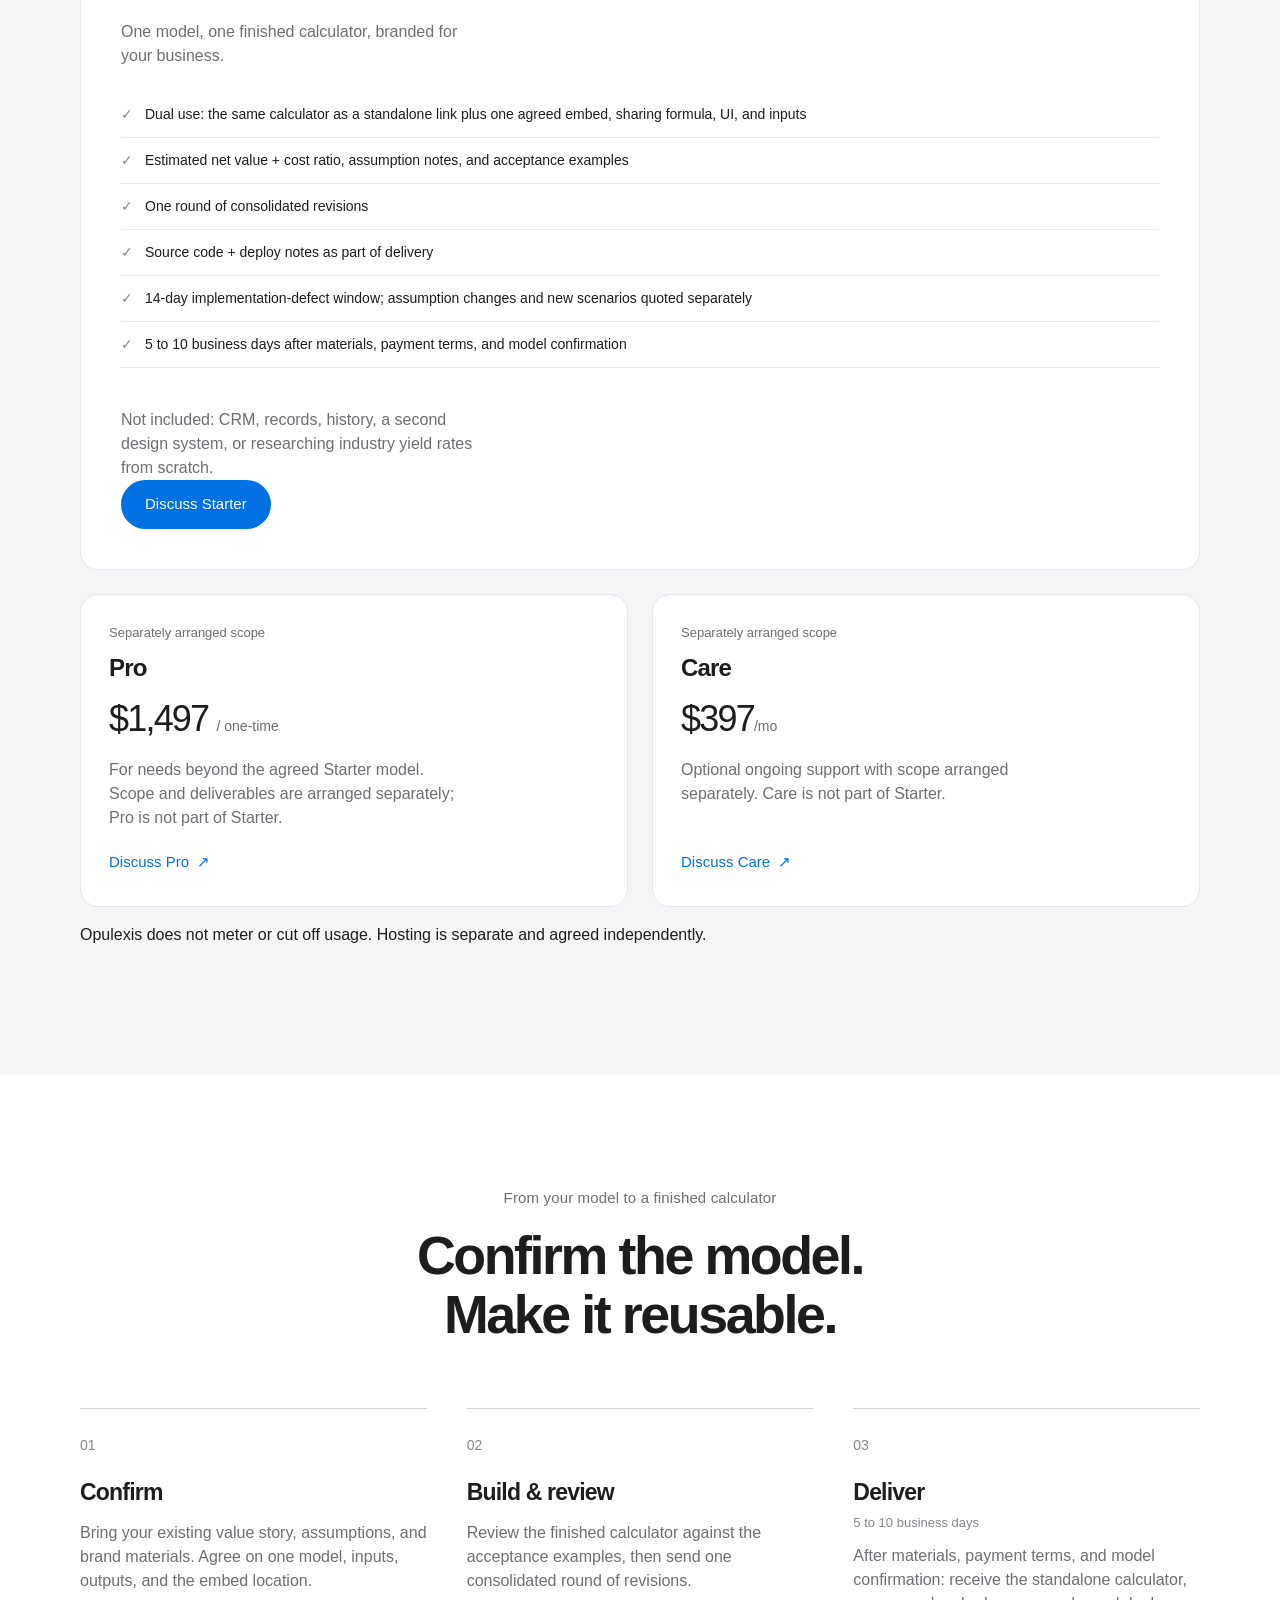
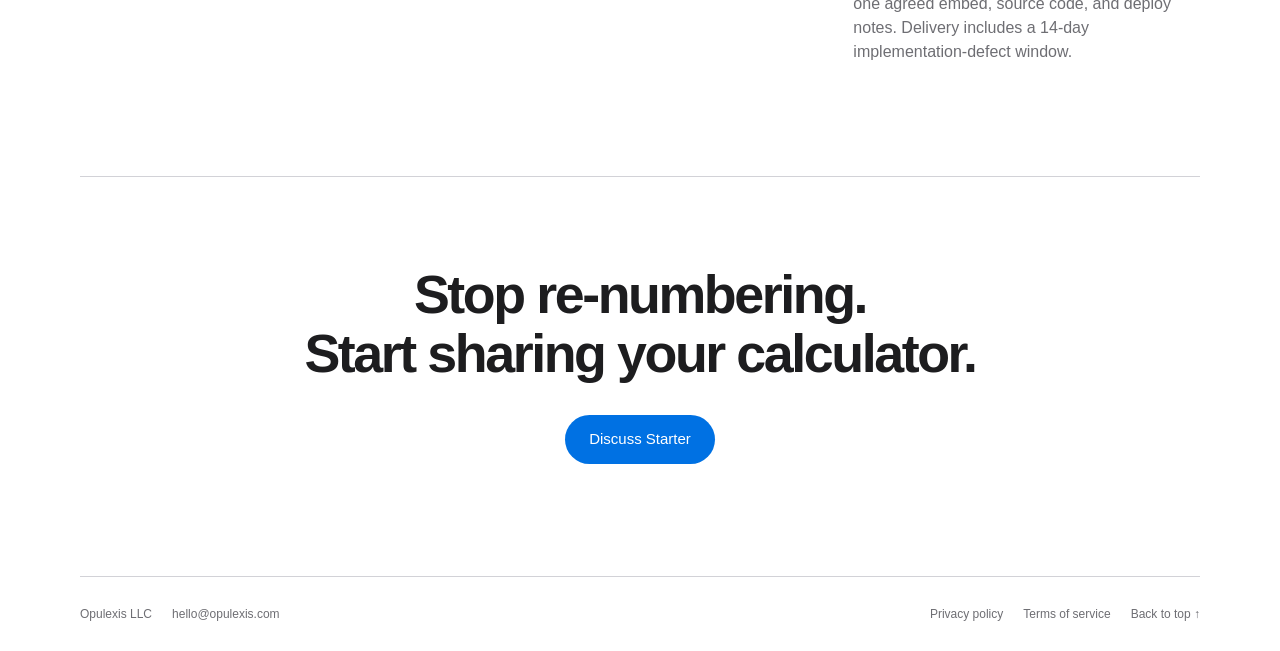
==== commit 24d66db8: "Punctuation cleanup: remove dashes and middots from visible text" ====
--- a/index.html
+++ b/index.html
@@ -63,7 +63,7 @@
               <li>One round of consolidated revisions</li>
               <li>Source code + deploy notes as part of delivery</li>
               <li>14-day implementation-defect window; assumption changes and new scenarios quoted separately</li>
-              <li>5–10 business days after materials, payment terms, and model confirmation</li>
+              <li>5 to 10 business days after materials, payment terms, and model confirmation</li>
             </ul>
             <p>Not included: CRM, records, history, a second design system, or researching industry yield rates from scratch.</p>
             <a class="button button-primary" href="mailto:hello@opulexis.com?subject=Starter%20797">Discuss Starter</a>
@@ -79,11 +79,11 @@
 
     <section class="section container" aria-labelledby="process-title">
       <div class="section-heading"><div><p class="eyebrow">From your model to a finished calculator</p><h2 id="process-title">Confirm the model. Make it reusable.</h2></div></div>
-      <ol class="process"><li><span class="step">01</span><h3>Confirm</h3><p>Bring your existing value story, assumptions, and brand materials. Agree on one model, inputs, outputs, and the embed location.</p></li><li><span class="step">02</span><h3>Build &amp; review</h3><p>Review the finished calculator against the acceptance examples, then send one consolidated round of revisions.</p></li><li><span class="step">03</span><h3>Deliver <span>5–10 business days</span></h3><p>After materials, payment terms, and model confirmation: receive the standalone calculator, one agreed embed, source code, and deploy notes. Delivery includes a 14-day implementation-defect window.</p></li></ol>
+      <ol class="process"><li><span class="step">01</span><h3>Confirm</h3><p>Bring your existing value story, assumptions, and brand materials. Agree on one model, inputs, outputs, and the embed location.</p></li><li><span class="step">02</span><h3>Build &amp; review</h3><p>Review the finished calculator against the acceptance examples, then send one consolidated round of revisions.</p></li><li><span class="step">03</span><h3>Deliver <span>5 to 10 business days</span></h3><p>After materials, payment terms, and model confirmation: receive the standalone calculator, one agreed embed, source code, and deploy notes. Delivery includes a 14-day implementation-defect window.</p></li></ol>
       <div class="closing"><h2>Stop re-numbering.<br>Start sharing your calculator.</h2><a class="button button-primary" href="mailto:hello@opulexis.com?subject=Starter%20797">Discuss Starter</a></div>
     </section>
   </main>
-  <footer class="site-footer container"><p>Opulexis LLC · <a href="mailto:hello@opulexis.com">hello@opulexis.com</a></p><div class="footer-links"><a href="https://opulexis.com/privacy-policy/">Privacy policy</a><a href="https://opulexis.com/terms-of-service/">Terms of service</a><a href="#main">Back to top ↑</a></div></footer>
+  <footer class="site-footer container"><p style="display:inline-flex;flex-wrap:wrap;gap:12px 20px"><span>Opulexis LLC</span><a href="mailto:hello@opulexis.com">hello@opulexis.com</a></p><div class="footer-links"><a href="https://opulexis.com/privacy-policy/">Privacy policy</a><a href="https://opulexis.com/terms-of-service/">Terms of service</a><a href="#main">Back to top ↑</a></div></footer>
   <script src="./motion.js" defer></script>
 </body>
 </html>
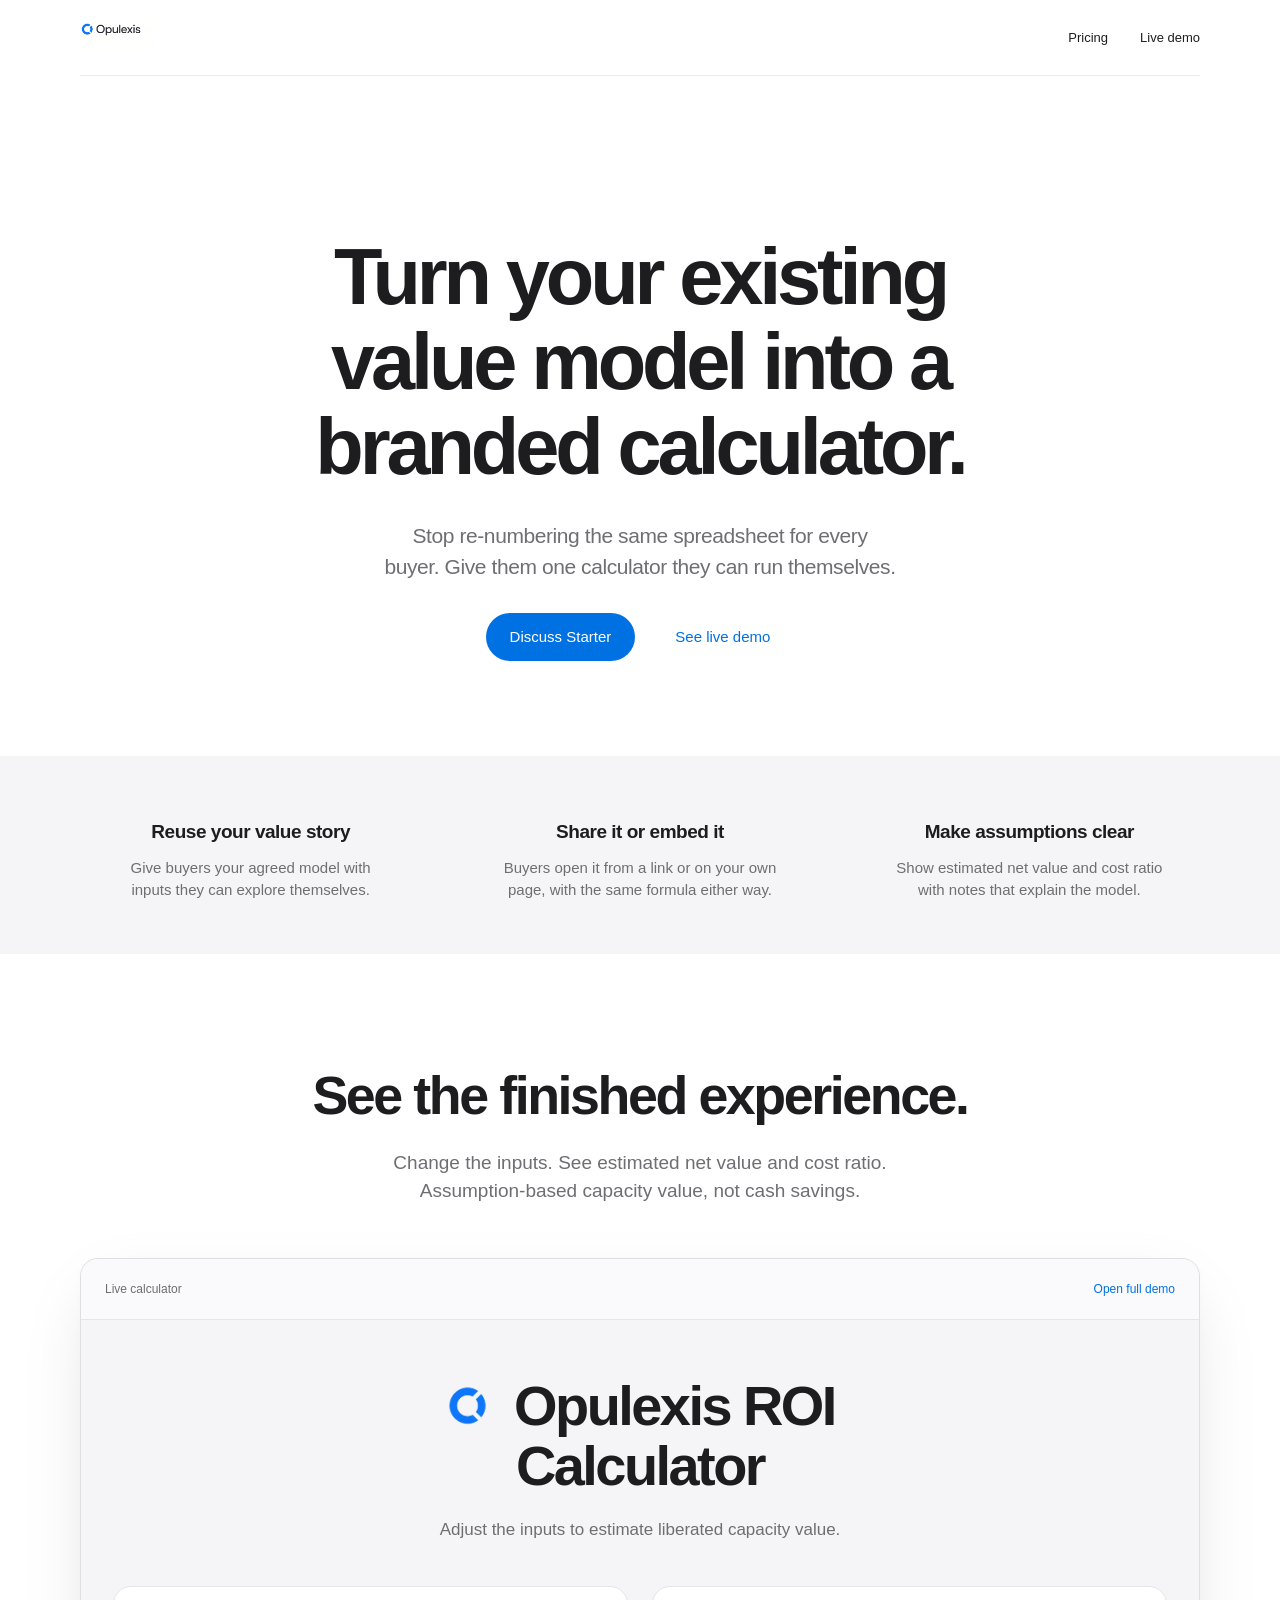
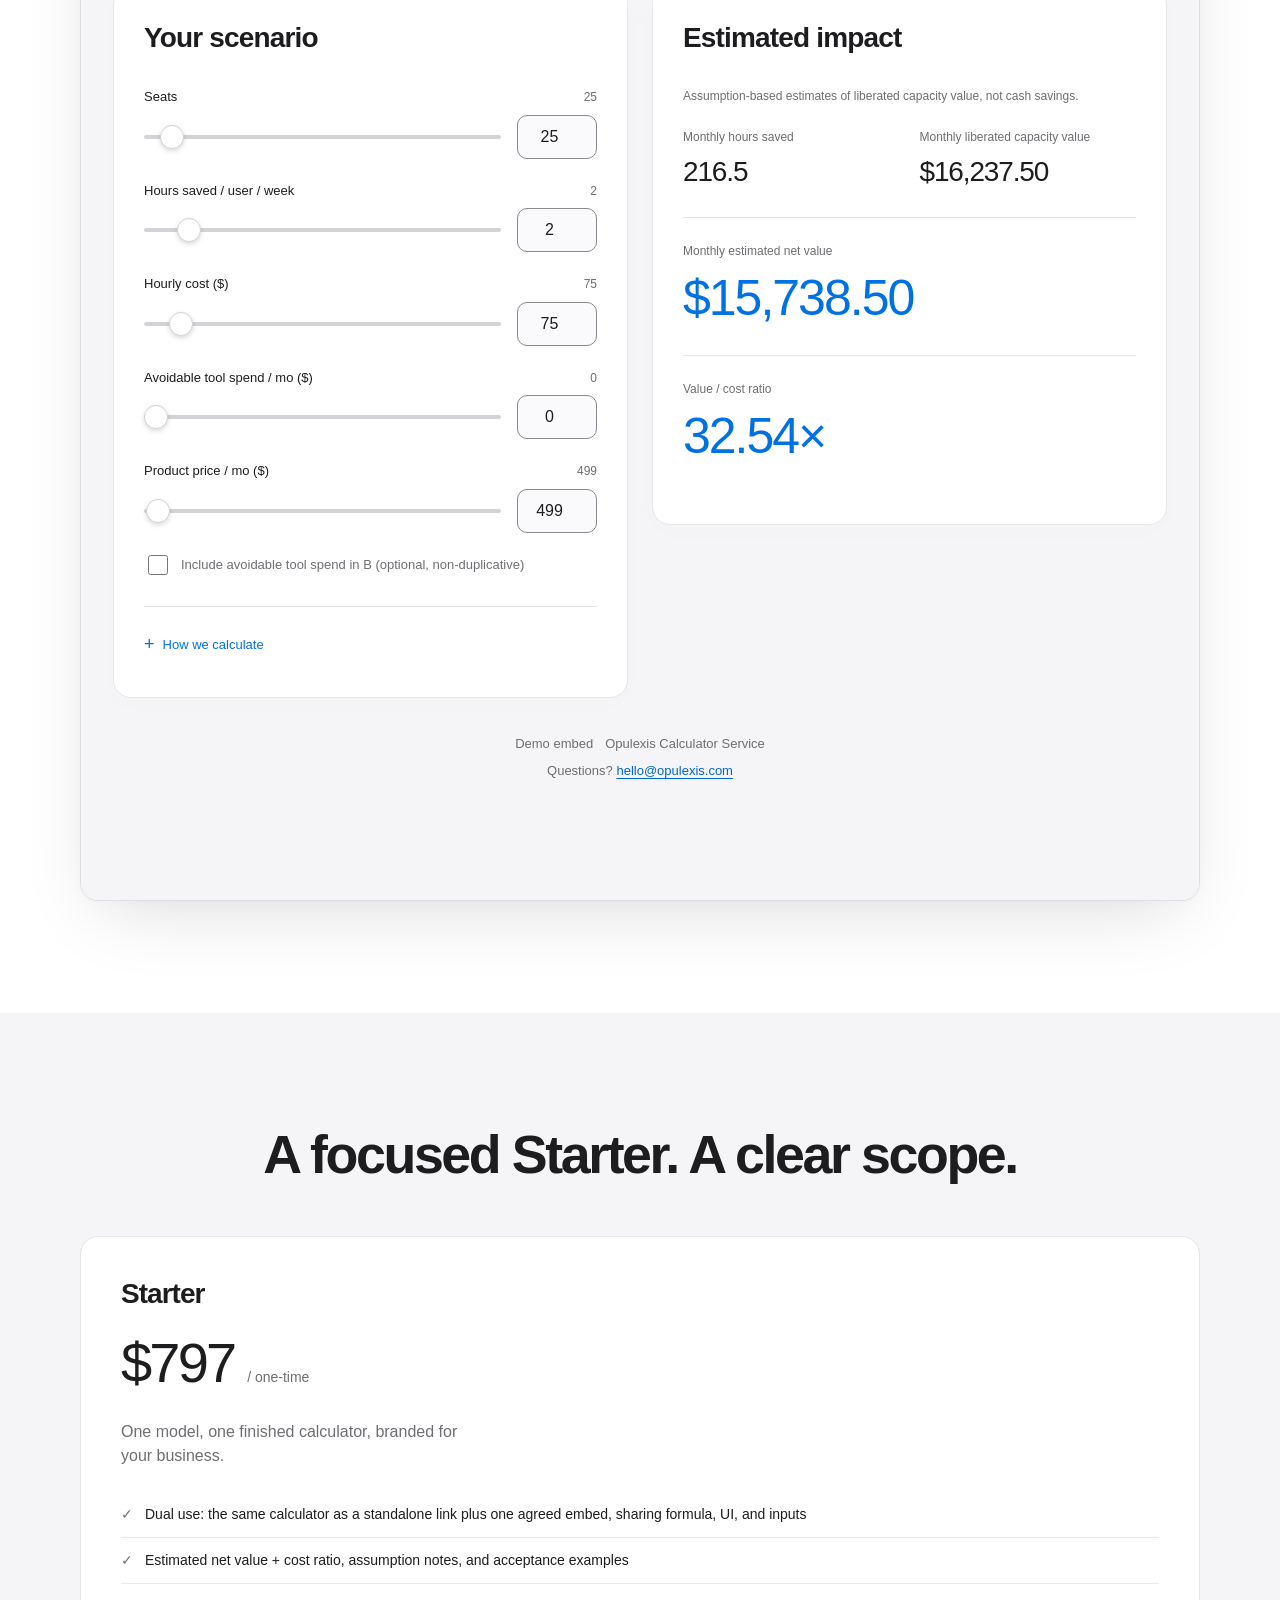
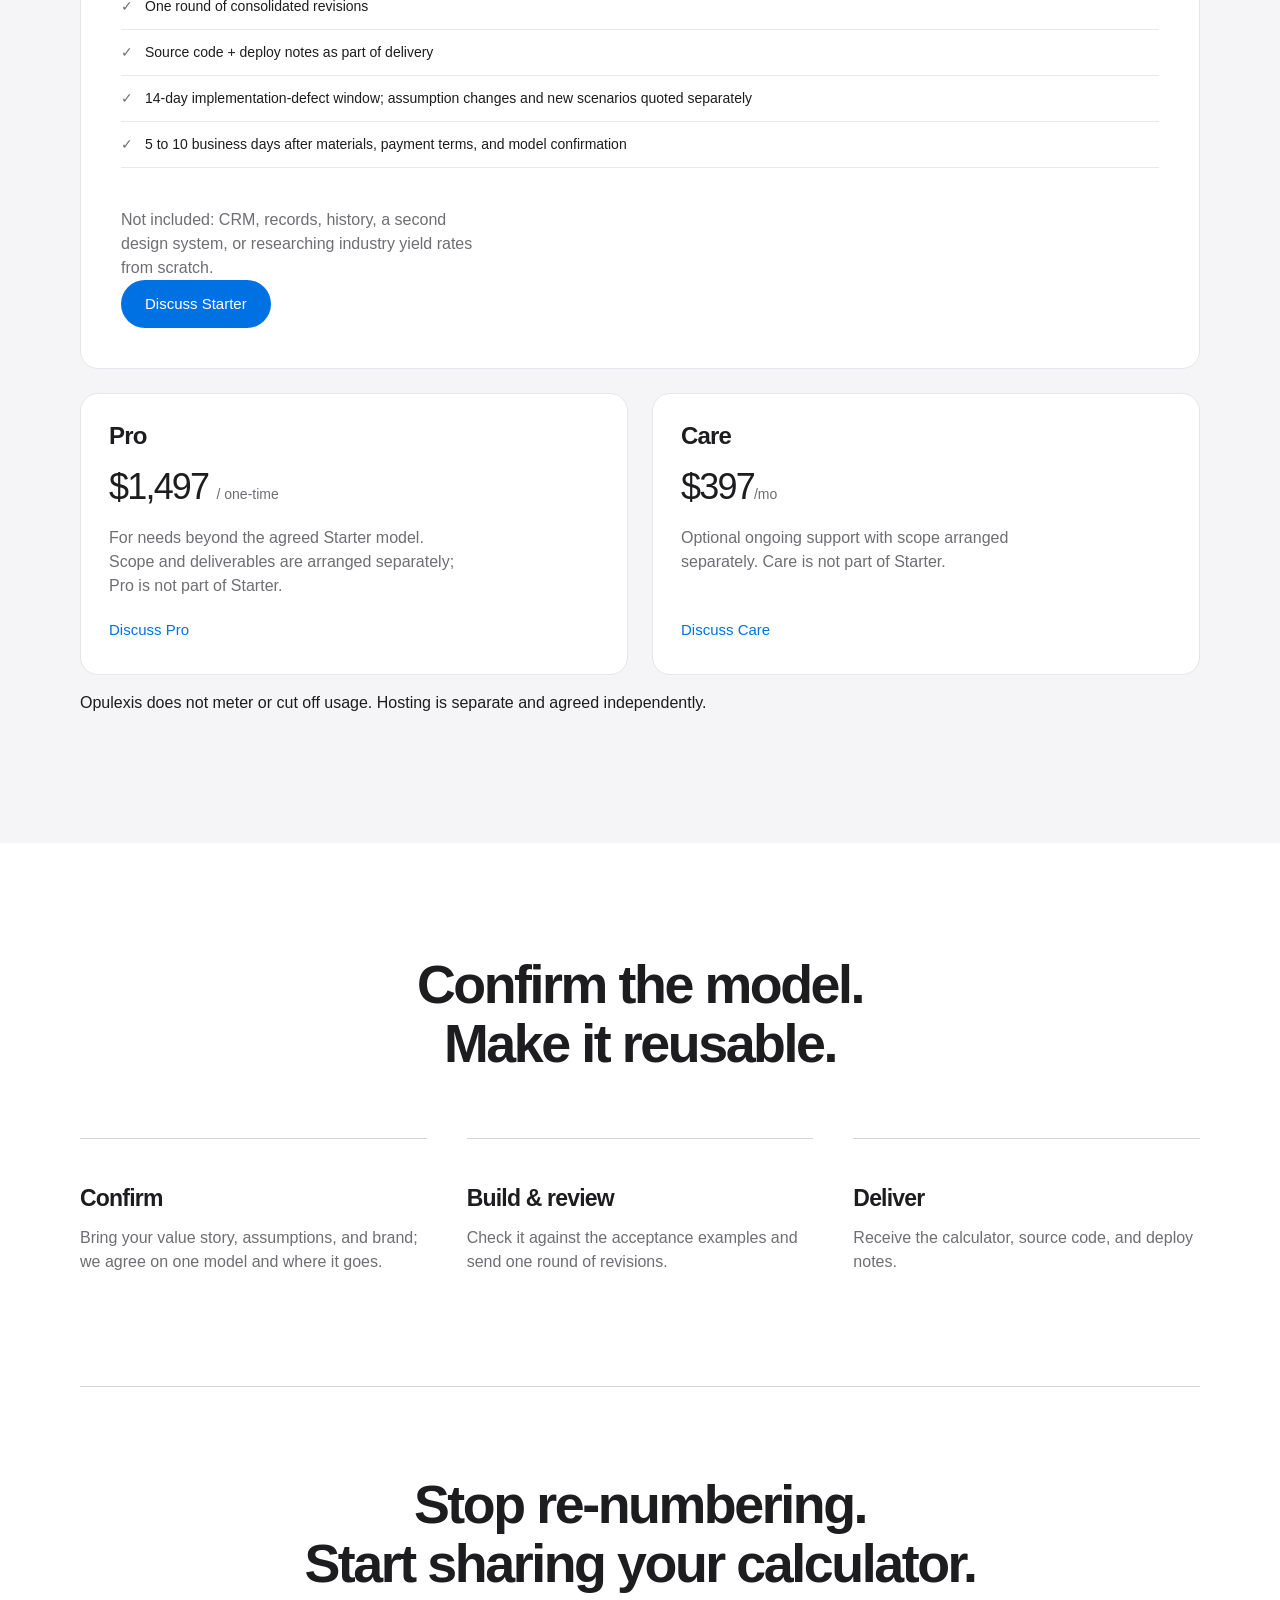
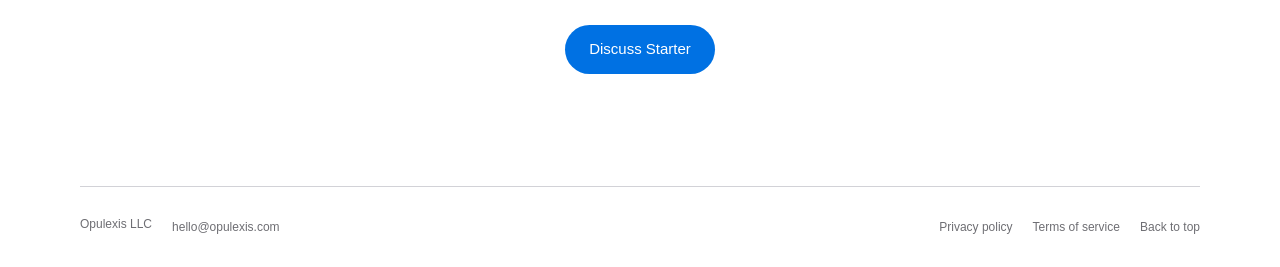
==== commit 6d317331: "Hallmark final pass: remove eyebrows, frame dots, arrows, step numbers; contrast, hit targets, hero " ====
--- a/index.html
+++ b/index.html
@@ -5,7 +5,7 @@
   <meta name="viewport" content="width=device-width, initial-scale=1">
   <meta name="description" content="Turn your existing value model into a branded calculator. Reduce repeated spreadsheet edits and explain assumptions clearly. Starter: one model, one finished calculator for $797, as a standalone link plus one agreed embed.">
   <meta name="theme-color" content="#f5f5f7">
-  <title>Opulexis — Fixed-price ROI &amp; pricing calculators</title>
+  <title>Opulexis: Fixed-price ROI &amp; pricing calculators</title>
   <link rel="icon" href="./assets/brand/favicon.ico" sizes="any">
   <link rel="icon" type="image/png" href="./assets/brand/favicon-32.png" sizes="32x32">
   <link rel="apple-touch-icon" href="./assets/brand/apple-touch-icon.png">
@@ -18,44 +18,42 @@
     <a class="brand" href="https://opulexis.com/" aria-label="Opulexis home"><img class="brand-lockup" src="./assets/brand/opulexis-logo-lockup-cropped.png" alt="Opulexis" width="140" height="32" /></a>
     <nav aria-label="Main navigation">
       <a href="#pricing">Pricing</a>
-      <a href="#demo">Live demo <span aria-hidden="true">↗</span></a>
+      <a href="#demo">Live demo</a>
     </nav>
   </header>
 
   <main id="main">
     <section class="hero container" aria-labelledby="hero-title">
-      <p class="eyebrow"><span class="status-dot" aria-hidden="true"></span> Built for your next buyer conversation</p>
       <h1 id="hero-title">Turn your existing value model into a branded calculator.</h1>
-      <p class="hero-description">You already have a value story. Every time you re-number a spreadsheet, re-explain the assumptions, or forward another version, you repeat the work. Turn that story into a reusable branded calculator.</p>
+      <p class="hero-description">Stop re-numbering the same spreadsheet for every buyer. Give them one calculator they can run themselves.</p>
       <div class="actions">
         <a class="button button-primary" href="mailto:hello@opulexis.com?subject=Starter%20797">Discuss Starter</a>
-        <a class="button button-secondary" href="#demo">See live demo <span aria-hidden="true">↓</span></a>
+        <a class="button button-secondary" href="#demo">See live demo</a>
       </div>
-      <p class="hero-note">One model. One finished calculator. A standalone link plus one agreed embed.</p>
     </section>
 
     <section class="value-strip" aria-label="Why a calculator">
       <div class="container value-grid">
-        <div><span class="small-number">01 /</span><h2>Reuse your value story</h2><p>Give buyers your agreed model with inputs they can explore themselves.</p></div>
-        <div><span class="small-number">02 /</span><h2>Share it or embed it</h2><p>The same formula, UI, and inputs in a standalone link and one agreed embed.</p></div>
-        <div><span class="small-number">03 /</span><h2>Make assumptions clear</h2><p>Show estimated net value and cost ratio with notes that explain the model.</p></div>
+        <div><h2>Reuse your value story</h2><p>Give buyers your agreed model with inputs they can explore themselves.</p></div>
+        <div><h2>Share it or embed it</h2><p>Buyers open it from a link or on your own page, with the same formula either way.</p></div>
+        <div><h2>Make assumptions clear</h2><p>Show estimated net value and cost ratio with notes that explain the model.</p></div>
       </div>
     </section>
 
     <section id="demo" class="section container" aria-labelledby="demo-title">
-      <div class="section-heading"><div><p class="eyebrow">Try it yourself</p><h2 id="demo-title">See the finished experience.</h2></div><p>Change the inputs. See estimated net value and cost ratio.<br>Assumption-based capacity value, not cash savings.</p></div>
+      <div class="section-heading"><div><h2 id="demo-title">See the finished experience.</h2></div><p>Change the inputs. See estimated net value and cost ratio.<br>Assumption-based capacity value, not cash savings.</p></div>
       <div class="demo-frame">
-        <div class="frame-bar"><span class="frame-dots" aria-hidden="true">● ● ●</span><span>Opulexis / live calculator</span><a href="./calculator/" target="_blank" rel="noopener">Open full demo <span aria-hidden="true">↗</span></a></div>
+        <div class="frame-bar"><span>Live calculator</span><a href="./calculator/" target="_blank" rel="noopener">Open full demo</a></div>
         <iframe src="./calculator/" title="Opulexis interactive ROI calculator" loading="lazy"></iframe>
       </div>
     </section>
 
     <section id="pricing" class="section pricing-section" aria-labelledby="pricing-title">
       <div class="container">
-        <div class="section-heading"><div><p class="eyebrow">Simple pricing</p><h2 id="pricing-title">A focused Starter. A clear scope.</h2></div><p>Starter covers the calculator below.<br>Pro and Care are separately arranged scopes.</p></div>
+        <div class="section-heading"><div><h2 id="pricing-title">A focused Starter. A clear scope.</h2></div></div>
         <div class="pricing-grid">
           <article class="price-card featured">
-            <p class="card-label">Your starting point</p><h3>Starter</h3><p class="price">$797 <span>/ one-time</span></p>
+            <h3>Starter</h3><p class="price">$797 <span>/ one-time</span></p>
             <p>One model, one finished calculator, branded for your business.</p>
             <ul>
               <li>Dual use: the same calculator as a standalone link plus one agreed embed, sharing formula, UI, and inputs</li>
@@ -69,8 +67,8 @@
             <a class="button button-primary" href="mailto:hello@opulexis.com?subject=Starter%20797">Discuss Starter</a>
           </article>
           <div class="secondary-pricing">
-          <article class="price-card"><p class="card-label">Separately arranged scope</p><h3>Pro</h3><p class="price">$1,497 <span>/ one-time</span></p><p>For needs beyond the agreed Starter model. Scope and deliverables are arranged separately; Pro is not part of Starter.</p><a class="text-link" href="mailto:hello@opulexis.com?subject=Pro%20calculator">Discuss Pro <span aria-hidden="true">↗</span></a></article>
-          <article class="price-card"><p class="card-label">Separately arranged scope</p><h3>Care</h3><p class="price">$397<span>/mo</span></p><p>Optional ongoing support with scope arranged separately. Care is not part of Starter.</p><a class="text-link" href="mailto:hello@opulexis.com?subject=Calculator%20Care">Discuss Care <span aria-hidden="true">↗</span></a></article>
+          <article class="price-card"><h3>Pro</h3><p class="price">$1,497 <span>/ one-time</span></p><p>For needs beyond the agreed Starter model. Scope and deliverables are arranged separately; Pro is not part of Starter.</p><a class="text-link" href="mailto:hello@opulexis.com?subject=Pro%20calculator">Discuss Pro</a></article>
+          <article class="price-card"><h3>Care</h3><p class="price">$397<span>/mo</span></p><p>Optional ongoing support with scope arranged separately. Care is not part of Starter.</p><a class="text-link" href="mailto:hello@opulexis.com?subject=Calculator%20Care">Discuss Care</a></article>
           </div>
         </div>
         <p>Opulexis does not meter or cut off usage. Hosting is separate and agreed independently.</p>
@@ -78,12 +76,12 @@
     </section>
 
     <section class="section container" aria-labelledby="process-title">
-      <div class="section-heading"><div><p class="eyebrow">From your model to a finished calculator</p><h2 id="process-title">Confirm the model. Make it reusable.</h2></div></div>
-      <ol class="process"><li><span class="step">01</span><h3>Confirm</h3><p>Bring your existing value story, assumptions, and brand materials. Agree on one model, inputs, outputs, and the embed location.</p></li><li><span class="step">02</span><h3>Build &amp; review</h3><p>Review the finished calculator against the acceptance examples, then send one consolidated round of revisions.</p></li><li><span class="step">03</span><h3>Deliver <span>5 to 10 business days</span></h3><p>After materials, payment terms, and model confirmation: receive the standalone calculator, one agreed embed, source code, and deploy notes. Delivery includes a 14-day implementation-defect window.</p></li></ol>
+      <div class="section-heading"><div><h2 id="process-title">Confirm the model. Make it reusable.</h2></div></div>
+      <ol class="process"><li><h3>Confirm</h3><p>Bring your value story, assumptions, and brand; we agree on one model and where it goes.</p></li><li><h3>Build &amp; review</h3><p>Check it against the acceptance examples and send one round of revisions.</p></li><li><h3>Deliver</h3><p>Receive the calculator, source code, and deploy notes.</p></li></ol>
       <div class="closing"><h2>Stop re-numbering.<br>Start sharing your calculator.</h2><a class="button button-primary" href="mailto:hello@opulexis.com?subject=Starter%20797">Discuss Starter</a></div>
     </section>
   </main>
-  <footer class="site-footer container"><p style="display:inline-flex;flex-wrap:wrap;gap:12px 20px"><span>Opulexis LLC</span><a href="mailto:hello@opulexis.com">hello@opulexis.com</a></p><div class="footer-links"><a href="https://opulexis.com/privacy-policy/">Privacy policy</a><a href="https://opulexis.com/terms-of-service/">Terms of service</a><a href="#main">Back to top ↑</a></div></footer>
+  <footer class="site-footer container"><p style="display:inline-flex;flex-wrap:wrap;gap:12px 20px"><span>Opulexis LLC</span><a href="mailto:hello@opulexis.com">hello@opulexis.com</a></p><div class="footer-links"><a href="https://opulexis.com/privacy-policy/">Privacy policy</a><a href="https://opulexis.com/terms-of-service/">Terms of service</a><a href="#main">Back to top</a></div></footer>
   <script src="./motion.js" defer></script>
 </body>
 </html>
--- a/landing.css
+++ b/landing.css
@@ -1,5 +1,5 @@
-:root{color-scheme:light;--ink:#1d1d1f;--muted:#6e6e73;--secondary:#86868b;--line:#d2d2d7;--bg:#f5f5f7;--blue:#0071e3;font-family:-apple-system,BlinkMacSystemFont,"SF Pro Text","SF Pro Display",Inter,"Helvetica Neue",Helvetica,Arial,sans-serif}
-*,*::before,*::after{box-sizing:border-box}html{scroll-behavior:smooth;scroll-padding-top:32px}body{margin:0;background:#fff;color:var(--ink);font-family:inherit;line-height:1.5;-webkit-font-smoothing:antialiased}a{color:inherit;text-underline-offset:4px}a:focus-visible{outline:3px solid var(--blue);outline-offset:5px}.container{width:min(1120px,calc(100% - 80px));margin-inline:auto}.skip-link{position:absolute;top:-100px;left:16px;padding:12px;background:#fff;z-index:10}.skip-link:focus{top:12px}.site-header{min-height:76px;display:flex;align-items:center;justify-content:space-between;gap:24px;border-bottom:1px solid #d2d2d770}.brand{display:flex;align-items:center;text-decoration:none;font-size:23px;font-weight:600;letter-spacing:-.7px}.brand-mark{display:none}nav{display:flex;gap:32px;font-size:13px}nav a{text-decoration:none;min-height:44px;display:inline-flex;align-items:center;gap:5px}nav a:hover{color:var(--blue)}.hero{text-align:center;padding-block:112px 104px}.eyebrow{font-size:15px;font-weight:500;letter-spacing:.01em;margin:0 0 24px;color:var(--muted)}.status-dot{display:none}h1{max-width:1020px;margin:0 auto;font-size:clamp(42px,5.4vw,72px);line-height:1.07;letter-spacing:-.052em;font-weight:600;text-wrap:balance}.hero-description{max-width:640px;margin:30px auto;font-size:21px;line-height:1.5;letter-spacing:-.02em;color:var(--muted);text-wrap:balance}.actions{display:flex;justify-content:center;align-items:center;flex-wrap:wrap;gap:16px}.button{display:inline-flex;align-items:center;justify-content:center;gap:12px;min-height:48px;padding:13px 24px;border-radius:980px;text-decoration:none;font-size:15px;font-weight:400;transition:background .2s,opacity .2s}.button-primary{background:var(--blue);color:white}.button-primary:hover{background:#0077ed}.button-secondary{color:var(--blue)}.button-secondary:hover{background:#f5f5f7}.hero-note{font-size:13px;color:var(--secondary);margin:24px 0 0}.value-strip{background:var(--bg)}.value-grid{display:grid;grid-template-columns:repeat(3,1fr);gap:48px;padding-block:52px;text-align:center}.small-number{font-size:12px;color:var(--secondary)}.value-grid h2{font-size:19px;line-height:1.3;letter-spacing:-.025em;font-weight:600;margin:12px 0}.value-grid p{font-size:15px;color:var(--muted);margin:0 auto;max-width:280px}.section{padding-block:112px}.section-heading{text-align:center;margin:0 auto 52px;max-width:760px}.section-heading .eyebrow{margin-bottom:16px}h2{font-size:clamp(34px,4.2vw,54px);font-weight:600;letter-spacing:-.045em;line-height:1.1;margin:0;text-wrap:balance}.section-heading>p{font-size:19px;color:var(--muted);margin:24px 0 0;line-height:1.5}.demo-frame{border:1px solid #dedee3;border-radius:18px;overflow:hidden;background:var(--bg);box-shadow:0 24px 70px -20px #00000026,0 2px 8px #00000004}.frame-bar{display:flex;align-items:center;gap:20px;padding:18px 24px;border-bottom:1px solid #e5e5ea;font-size:12px;color:var(--muted);background:#fafafc}.frame-dots{font-size:9px;letter-spacing:3px;color:#c7c7cc}.frame-bar a{margin-left:auto;text-decoration:none;color:var(--blue);min-height:24px;display:inline-flex;align-items:center;gap:4px}iframe{display:block;width:100%;height:1180px;border:0;background:var(--bg)}.pricing-section{background:var(--bg)}.pricing-grid{display:grid;gap:24px}.secondary-pricing{display:grid;grid-template-columns:repeat(2,minmax(0,1fr));gap:24px}.featured>p:not(.price,.card-label){max-width:760px}.featured .button{margin-top:24px}.secondary-pricing .price-card{padding:28px}.secondary-pricing .card-label{margin-bottom:12px}.secondary-pricing h3{font-size:24px}.secondary-pricing .price{font-size:36px;margin:14px 0 18px}.secondary-pricing .text-link{padding-top:16px}.price-card{background:#fff;border:1px solid #e5e5ea;border-radius:18px;padding:40px;display:flex;flex-direction:column;min-width:0}.card-label{font-size:13px;color:var(--muted);margin:0 0 22px}h3{font-size:28px;line-height:1.2;font-weight:600;letter-spacing:-.035em;margin:0}.price{font-size:56px;font-weight:500;letter-spacing:-.05em;line-height:1.2;margin:18px 0 24px}.price span{font-size:14px;font-weight:400;color:var(--muted);letter-spacing:0;white-space:nowrap}.price-card>p:not(.price,.card-label){font-size:16px;color:var(--muted);margin:0;max-width:360px}.price-card ul{list-style:none;padding:24px 0;margin:0 0 16px;font-size:14px}.price-card li{padding:12px 0;border-bottom:1px solid #e8e8ed}.price-card li::before{content:'✓';color:var(--secondary);margin-right:12px}.price-card .button,.price-card .text-link{margin-top:auto;align-self:start}.text-link{display:inline-flex;align-items:center;gap:8px;min-height:48px;color:var(--blue);text-decoration:none;font-size:15px}.text-link:hover{text-decoration:underline}.process{display:grid;grid-template-columns:repeat(3,1fr);gap:40px;list-style:none;padding:0;margin:64px 0 112px}.process li{border-top:1px solid var(--line);padding-top:24px}.step{font-size:14px;color:var(--secondary)}.process h3{font-size:23px;margin:22px 0 14px}.process h3 span{display:block;font-size:13px;color:var(--secondary);font-weight:400;letter-spacing:0;margin-top:8px}.process p{font-size:16px;color:var(--muted);margin:0}.closing{border-top:1px solid var(--line);padding-top:88px;text-align:center}.closing h2{margin-bottom:32px}.site-footer{display:flex;justify-content:space-between;gap:20px;padding-block:28px;border-top:1px solid var(--line);font-size:12px;color:var(--muted)}.site-footer p{margin:0}.footer-links{display:flex;flex-wrap:wrap;gap:12px 20px}.site-footer a{text-decoration:none}
+:root{color-scheme:light;--ink:#1d1d1f;--muted:#6e6e73;--secondary:#6e6e73;--line:#d2d2d7;--bg:#f5f5f7;--blue:#0071e3;font-family:-apple-system,BlinkMacSystemFont,"SF Pro Text","SF Pro Display",Inter,"Helvetica Neue",Helvetica,Arial,sans-serif}
+*,*::before,*::after{box-sizing:border-box}html{scroll-behavior:smooth;scroll-padding-top:32px}body{margin:0;background:#fff;color:var(--ink);font-family:inherit;line-height:1.5;-webkit-font-smoothing:antialiased}a{color:inherit;text-underline-offset:4px}a:focus-visible{outline:3px solid var(--blue);outline-offset:5px}.container{width:min(1120px,calc(100% - 80px));margin-inline:auto}.skip-link{position:absolute;top:-100px;left:16px;padding:12px;background:#fff;z-index:10}.skip-link:focus{top:12px}.site-header{min-height:76px;display:flex;align-items:center;justify-content:space-between;gap:24px;border-bottom:1px solid #d2d2d770}.brand{display:flex;align-items:center;text-decoration:none;font-size:23px;font-weight:600;letter-spacing:-.7px}.brand-mark{display:none}nav{display:flex;gap:32px;font-size:13px}nav a{text-decoration:none;min-height:44px;display:inline-flex;align-items:center;gap:5px}nav a:hover{color:var(--blue)}.hero{text-align:center;padding-block:112px 64px}.eyebrow{font-size:15px;font-weight:500;letter-spacing:.01em;margin:0 0 24px;color:var(--muted)}.status-dot{display:none}h1{max-width:1020px;margin:0 auto;font-size:clamp(42px,5.4vw,72px);line-height:1.07;letter-spacing:-.052em;font-weight:600;text-wrap:balance}.hero-description{max-width:640px;margin:30px auto;font-size:21px;line-height:1.5;letter-spacing:-.02em;color:var(--muted);text-wrap:balance}.actions{display:flex;justify-content:center;align-items:center;flex-wrap:wrap;gap:16px}.button{display:inline-flex;align-items:center;justify-content:center;gap:12px;min-height:48px;padding:13px 24px;border-radius:980px;text-decoration:none;font-size:15px;font-weight:400;transition:background .2s,opacity .2s}.button-primary{background:var(--blue);color:white}.button-primary:hover{background:#0077ed}.button-secondary{color:var(--blue)}.button-secondary:hover{background:#f5f5f7}.hero-note{font-size:13px;color:var(--secondary);margin:24px 0 0}.value-strip{background:var(--bg)}.value-grid{display:grid;grid-template-columns:repeat(3,1fr);gap:48px;padding-block:52px;text-align:center}.small-number{font-size:12px;color:var(--secondary)}.value-grid h2{font-size:19px;line-height:1.3;letter-spacing:-.025em;font-weight:600;margin:12px 0}.value-grid p{font-size:15px;color:var(--muted);margin:0 auto;max-width:280px}.section{padding-block:112px}.section-heading{text-align:center;margin:0 auto 52px;max-width:760px}.section-heading .eyebrow{margin-bottom:16px}h2{font-size:clamp(34px,4.2vw,54px);font-weight:600;letter-spacing:-.045em;line-height:1.1;margin:0;text-wrap:balance}.section-heading>p{font-size:19px;color:var(--muted);margin:24px 0 0;line-height:1.5}.demo-frame{border:1px solid #dedee3;border-radius:18px;overflow:hidden;background:var(--bg);box-shadow:0 24px 70px -20px #00000026,0 2px 8px #00000004}.frame-bar{display:flex;align-items:center;gap:20px;padding:18px 24px;border-bottom:1px solid #e5e5ea;font-size:12px;color:var(--muted);background:#fafafc}.frame-dots{font-size:9px;letter-spacing:3px;color:#c7c7cc}.frame-bar a{margin-left:auto;text-decoration:none;color:var(--blue);min-height:24px;display:inline-flex;align-items:center;gap:4px}iframe{display:block;width:100%;height:1180px;border:0;background:var(--bg)}.pricing-section{background:var(--bg)}.pricing-grid{display:grid;gap:24px}.secondary-pricing{display:grid;grid-template-columns:repeat(2,minmax(0,1fr));gap:24px}.featured>p:not(.price,.card-label){max-width:760px}.featured .button{margin-top:24px}.secondary-pricing .price-card{padding:28px}.secondary-pricing .card-label{margin-bottom:12px}.secondary-pricing h3{font-size:24px}.secondary-pricing .price{font-size:36px;margin:14px 0 18px}.secondary-pricing .text-link{padding-top:16px}.price-card{background:#fff;border:1px solid #e5e5ea;border-radius:18px;padding:40px;display:flex;flex-direction:column;min-width:0}.card-label{font-size:13px;color:var(--muted);margin:0 0 22px}h3{font-size:28px;line-height:1.2;font-weight:600;letter-spacing:-.035em;margin:0}.price{font-size:56px;font-weight:500;letter-spacing:-.05em;line-height:1.2;margin:18px 0 24px}.price span{font-size:14px;font-weight:400;color:var(--muted);letter-spacing:0;white-space:nowrap}.price-card>p:not(.price,.card-label){font-size:16px;color:var(--muted);margin:0;max-width:360px}.price-card ul{list-style:none;padding:24px 0;margin:0 0 16px;font-size:14px}.price-card li{padding:12px 0;border-bottom:1px solid #e8e8ed}.price-card li::before{content:'✓';color:var(--secondary);margin-right:12px}.price-card .button,.price-card .text-link{margin-top:auto;align-self:start}.text-link{display:inline-flex;align-items:center;gap:8px;min-height:48px;color:var(--blue);text-decoration:none;font-size:15px}.text-link:hover{text-decoration:underline}.process{display:grid;grid-template-columns:repeat(3,1fr);gap:40px;list-style:none;padding:0;margin:64px 0 112px}.process li{border-top:1px solid var(--line);padding-top:24px}.step{font-size:14px;color:var(--secondary)}.process h3{font-size:23px;margin:22px 0 14px}.process h3 span{display:block;font-size:13px;color:var(--secondary);font-weight:400;letter-spacing:0;margin-top:8px}.process p{font-size:16px;color:var(--muted);margin:0}.closing{border-top:1px solid var(--line);padding-top:88px;text-align:center}.closing h2{margin-bottom:32px}.site-footer{display:flex;justify-content:space-between;gap:20px;padding-block:28px;border-top:1px solid var(--line);font-size:12px;color:var(--muted)}.site-footer p{margin:0}.footer-links{display:flex;flex-wrap:wrap;gap:12px 20px}.site-footer a{text-decoration:none}
 @media(max-width:760px){.container{width:calc(100% - 40px)}.site-header{min-height:68px}.brand{font-size:21px}nav{gap:18px;font-size:12px}.hero{padding-block:72px}.hero .eyebrow{font-size:12px}.hero-description{font-size:19px;margin-block:26px}.hero .button{font-size:14px}.value-grid{grid-template-columns:1fr;gap:36px;padding-block:44px}.section{padding-block:72px}.section-heading{margin-bottom:32px}.section-heading>p{font-size:17px}.frame-bar{padding:12px;font-size:10px;gap:8px}.frame-dots{display:none}.frame-bar a{min-height:32px;white-space:nowrap}iframe{height:1960px}.pricing-grid{grid-template-columns:1fr;gap:16px}.price-card{padding:30px 26px}.secondary-pricing{grid-template-columns:1fr;gap:16px}.secondary-pricing .price-card{padding:24px 26px}.price{font-size:48px}.process{grid-template-columns:1fr;gap:32px;margin:40px 0 72px}.process h3 span{display:inline;margin-left:8px}.closing{padding-top:64px}.site-footer{flex-direction:column;gap:12px}}
 @media(prefers-reduced-motion:reduce){html{scroll-behavior:auto}*{transition:none!important}}
 
@@ -8,3 +8,9 @@
 .brand{display:inline-flex;align-items:center;gap:0;text-decoration:none}
 .brand-lockup{height:32px;width:auto;display:block}
 .brand-mark{display:none}
+
+/* Hallmark final pass */
+iframe:focus-visible{outline:3px solid var(--blue);outline-offset:4px}
+.site-footer a{min-height:24px;display:inline-flex;align-items:center}
+.hero{min-height:min(680px,calc(100svh - 76px));display:flex;flex-direction:column;justify-content:center;padding-block:112px 48px}
+.hero h1{font-size:clamp(42px,6.2vw,88px)}
